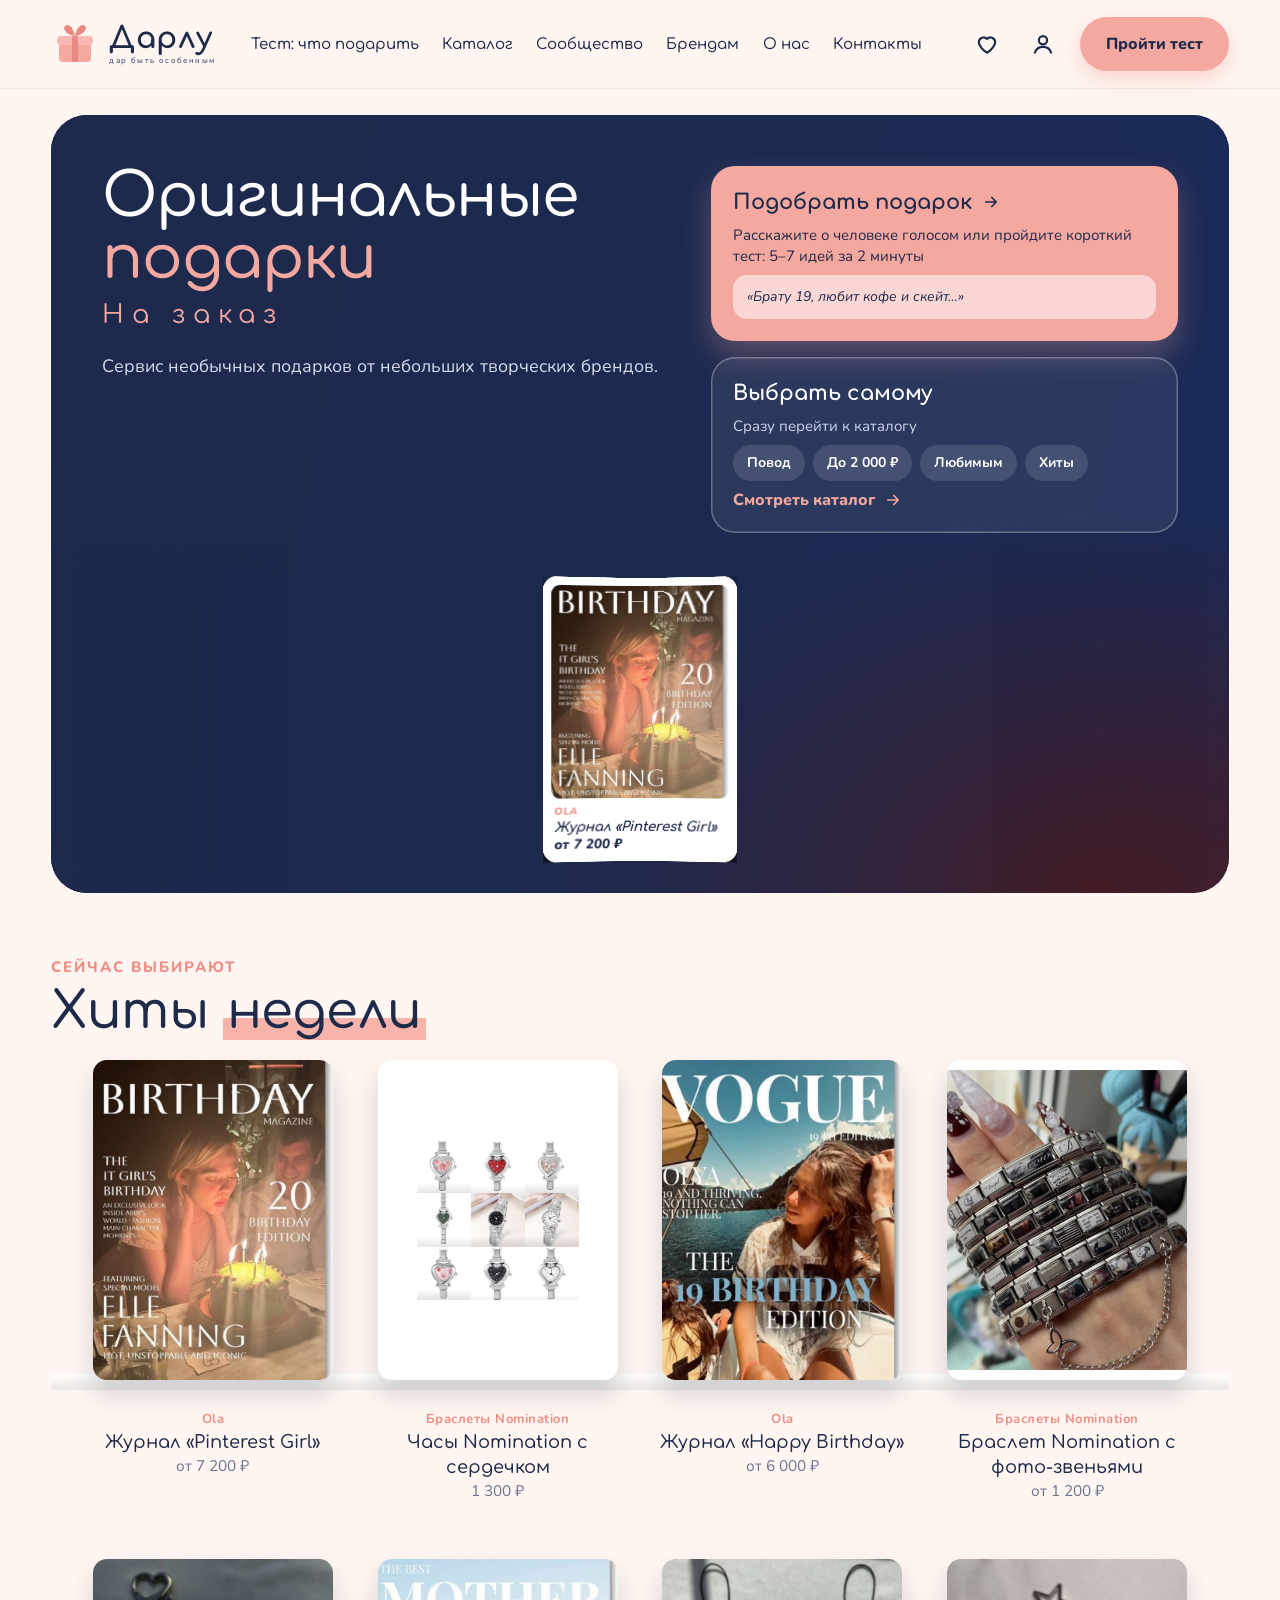
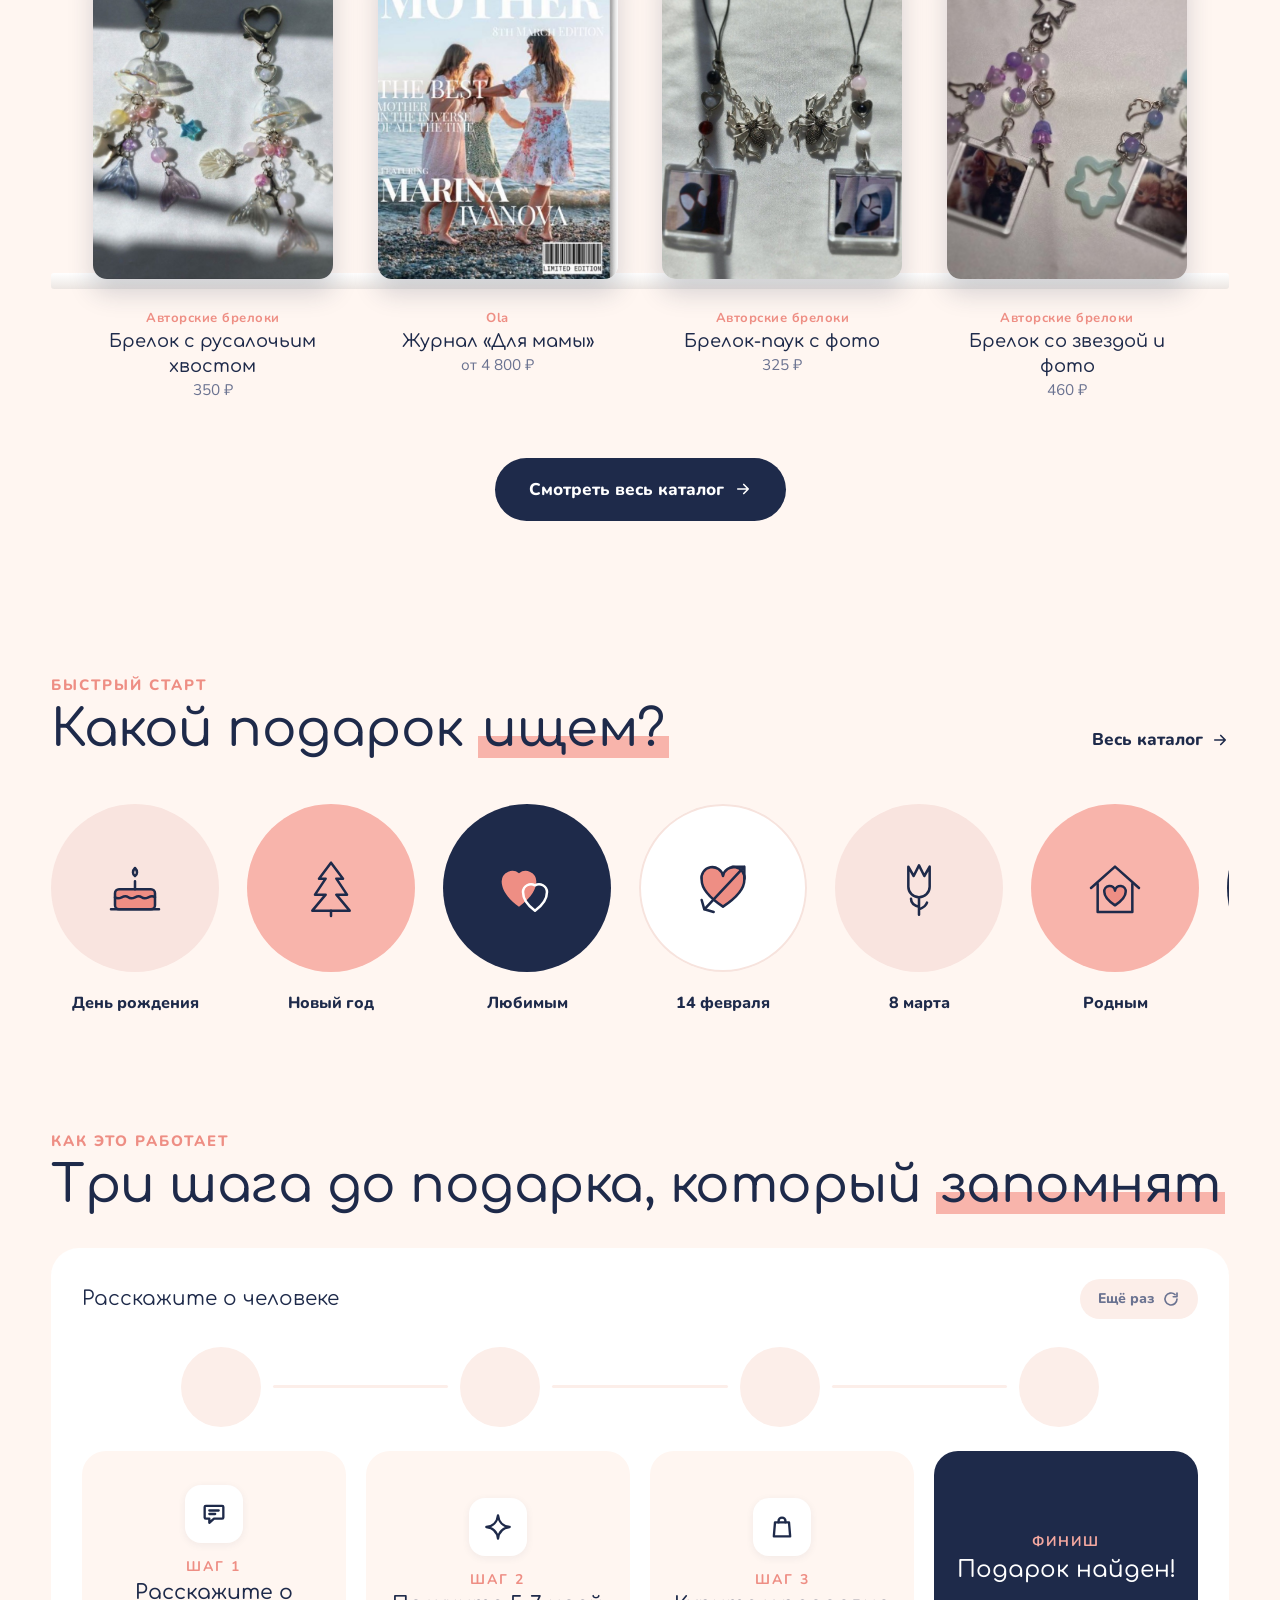
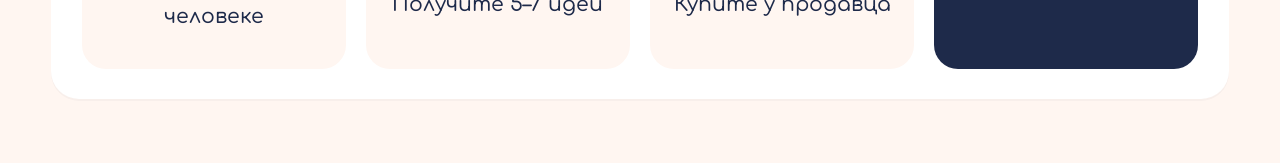
==== docs/index.html @ 37a57d24 "Телефон: компактная шапка, заголовок выше; убрана вторая строка описания на главной Co-Authored-By: " ====
<!doctype html>
<html lang="ru">
<head>
<meta charset="utf-8">
<meta name="viewport" content="width=device-width,initial-scale=1">
<title>Дарлу — подарок, который попадает в точку</title>
<meta name="description" content="Сервис необычных подарков от небольших творческих брендов.">
<link rel="preconnect" href="https://fonts.googleapis.com">
<link rel="preconnect" href="https://fonts.gstatic.com" crossorigin>
<link href="https://fonts.googleapis.com/css2?family=Comfortaa:wght@400;500;700&family=Nunito:wght@400;600;700;800&display=swap" rel="stylesheet">
<link rel="stylesheet" href="styles.css">
<script src="splash.js"></script>
</head>
<body>

<header class="hdr">
  <div class="wrap hdr-in">
    <a class="logo" href="#" aria-label="Дарлу">
      <svg viewBox="0 0 48 48" class="logo-mark" aria-hidden="true"><use href="#gift"/></svg>
      <span class="logo-txt"><b>Дарлу</b><small>дар быть особенным</small></span>
    </a>
    <nav class="nav" aria-label="Разделы">
      <a href="ai.html">Тест: что подарить</a>
      <a href="catalog.html">Каталог</a>
      <a href="community.html">Сообщество</a>
      <a href="brands.html">Брендам</a>
      <a href="about.html">О нас</a>
      <a href="contacts.html">Контакты</a>
    </nav>
    <div class="hdr-r">
      <a class="icon-btn" href="favorites.html" aria-label="Избранное" data-auth="fav"><svg viewBox="0 0 24 24"><path d="M12 20s-7.5-4.6-7.5-10.1A4.3 4.3 0 0 1 12 7.4a4.3 4.3 0 0 1 7.5 2.5C19.5 15.4 12 20 12 20z"/></svg><span class="badge" hidden>0</span></a>
      <a class="icon-btn" href="account.html" aria-label="Личный кабинет" data-auth="me"><svg viewBox="0 0 24 24"><circle cx="12" cy="8.5" r="3.8"/><path d="M4.5 20c1.2-3.6 4-5.3 7.5-5.3s6.3 1.7 7.5 5.3"/></svg></a>
      <a class="btn btn-coral" href="ai.html">Пройти тест</a>
    </div>
  </div>
</header>

<svg width="0" height="0" style="position:absolute" aria-hidden="true"><defs>
  <symbol id="gift" viewBox="0 0 48 48">
    <rect x="8" y="22" width="32" height="20" rx="4" fill="#F4A8A0"/>
    <rect x="6" y="16" width="36" height="9" rx="4" fill="#F7B9B2"/>
    <rect x="21" y="16" width="6" height="26" rx="2" fill="#E98A82"/>
    <path d="M24 16C16 15 11 9 14 6c3-3 8 0 10 10 2-10 7-13 10-10 3 3-2 9-10 10z" fill="#E98A82"/>
  </symbol>
  <symbol id="arrow" viewBox="0 0 24 24"><path d="M5 12h14M13 6l6 6-6 6" fill="none" stroke="currentColor" stroke-width="2.2" stroke-linecap="round" stroke-linejoin="round"/></symbol>
</defs></svg>

<main>
  <!-- ПЕРВЫЙ ЭКРАН -->
  <section class="hero">
    <div class="wrap">
      <div class="hero-card">
        <video class="hero-bg" id="heroBg" src="https://d8j0ntlcm91z4.cloudfront.net/user_38xzZboKViGWJOttwIXH07lWA1P/hf_20261014_144105_b4b14bc7-788f-4997-86aa-ce920dc8fe96.mp4" autoplay muted loop playsinline preload="auto" aria-hidden="true"></video>
        <span class="hero-tint" aria-hidden="true"></span>
        <div class="hero-l">
          <h1>Оригинальные <span class="pt">подарки</span></h1>
          <div class="tag tag-sub">На заказ</div>
          <p class="lead">Сервис необычных подарков от небольших творческих брендов.</p>
          <div class="paths">
            <a class="path path-ai" href="ai.html">
              <span class="p-t">Подобрать подарок <svg class="ic"><use href="#arrow"/></svg></span>
              <span class="p-d">Расскажите о человеке голосом или пройдите короткий тест: 5–7 идей за 2 минуты</span>
              <span class="p-ex">«Брату 19, любит кофе и скейт…»</span>
            </a>
            <div class="path path-self">
              <a class="p-stretch" href="catalog.html" aria-label="Выбрать самому: перейти в каталог"></a>
              <span class="p-t">Выбрать самому</span>
              <span class="p-d">Сразу перейти к каталогу</span>
              <span class="chips">
                <a href="#quick">Повод</a><a href="catalog.html?max=2000">До 2 000 ₽</a><a href="catalog.html?who=Любимым">Любимым</a><a href="#catalog">Хиты</a>
              </span>
              <a class="p-go" href="catalog.html">Смотреть каталог <svg class="ic"><use href="#arrow"/></svg></a>
            </div>
          </div>
        </div>
        <div class="hero-r tg" id="tg" aria-label="Подарки из каталога"></div>
      </div>
    </div>
  </section>

  <!-- ХИТЫ НЕДЕЛИ -->
  <section class="sec hits" id="catalog">
    <div class="wrap">
      <div class="eyebrow">Сейчас выбирают</div>
      <h2>Хиты <mark>недели</mark></h2>
      <div class="shelf" id="shelf"></div>
      <div class="hits-cta"><a class="btn btn-navy btn-lg" href="catalog.html">Смотреть весь каталог <svg class="ic"><use href="#arrow"/></svg></a></div>
    </div>
  </section>

  <!-- БЫСТРЫЙ СТАРТ -->
  <section class="sec quick" id="quick">
    <div class="wrap">
      <div class="sec-head">
        <div>
          <div class="eyebrow">Быстрый старт</div>
          <h2>Какой подарок <mark>ищем?</mark></h2>
        </div>
        <a class="lnk" href="catalog.html">Весь каталог <svg class="ic"><use href="#arrow"/></svg></a>
      </div>
      <div class="occ" id="occ"></div>
    </div>
  </section>

  <!-- КАК ЭТО РАБОТАЕТ -->
  <section class="sec how" id="how">
    <div class="wrap">
      <div class="eyebrow">Как это работает</div>
      <h2>Три шага до подарка, который <mark>запомнят</mark></h2>

      <div class="how-card">
        <div class="how-top">
          <div class="how-status"><span id="howStatus">Расскажите о человеке</span><span class="dots"><i></i><i></i><i></i></span></div>
          <button class="again" id="again" type="button">Ещё раз
            <svg viewBox="0 0 24 24" class="ic"><path d="M20 12a8 8 0 1 1-2.6-5.9M20 4v5h-5" fill="none" stroke="currentColor" stroke-width="2.2" stroke-linecap="round" stroke-linejoin="round"/></svg>
          </button>
        </div>

        <div class="track" id="track">
          <span class="node"></span><span class="line"></span>
          <span class="node"></span><span class="line"></span>
          <span class="node"></span><span class="line"></span>
          <span class="node"></span>
        </div>

        <div class="steps" id="steps">
          <article class="step">
            <span class="step-ic"><svg viewBox="0 0 24 24"><path d="M5 5h14a1 1 0 0 1 1 1v9a1 1 0 0 1-1 1h-7l-4 3.5V16H5a1 1 0 0 1-1-1V6a1 1 0 0 1 1-1z"/><path d="M8 9h8M8 12h5"/></svg></span>
            <small>ШАГ 1</small>
            <b>Расскажите о человеке</b>
          </article>
          <article class="step">
            <span class="step-ic"><svg viewBox="0 0 24 24" fill="currentColor" stroke="none"><path d="M12 2c.6 5.6 4.4 9.4 10 10-5.6.6-9.4 4.4-10 10-.6-5.6-4.4-9.4-10-10 5.6-.6 9.4-4.4 10-10z"/></svg></span>
            <small>ШАГ 2</small>
            <b>Получите 5–7 идей</b>
          </article>
          <article class="step">
            <span class="step-ic"><svg viewBox="0 0 24 24"><path d="M6 8h12l1 12H5L6 8z"/><path d="M9 8V7a3 3 0 0 1 6 0v1"/></svg></span>
            <small>ШАГ 3</small>
            <b>Купите у продавца</b>
          </article>
          <article class="step finish">
            <small>ФИНИШ</small>
            <b>Подарок найден!</b>
          </article>
        </div>
      </div>
    </div>
  </section>

</main>

<div class="pdp" id="pdp" role="dialog" aria-modal="true" hidden>
  <div class="pdp-in">
    <div class="pdp-left"><div class="pdp-art"><div class="spin"></div></div><div class="pdp-floor"></div><p class="pdp-hint">Хит недели</p></div>
    <div class="pdp-right">
      <button class="back" id="pdpBack" type="button">← К хитам</button>
      <div class="pdp-brand" id="pdpBrand"></div>
      <h3 id="pdpName"></h3>
      <div class="pdp-price" id="pdpPrice"></div>
      <p class="pdp-desc" id="pdpDesc"></p>
      <ul class="pdp-list" id="pdpList"></ul>
      <div class="pdp-btns"><a class="btn btn-navy btn-lg" href="#">Купить у продавца <svg class="ic"><use href="#arrow"/></svg></a><button class="btn btn-soft btn-lg" type="button" id="pdpFav">В избранное ♡</button></div>
    </div>
  </div>
</div>
<script src="products.js"></script>
<script src="auth.js"></script>
<script src="nav.js"></script>
<script src="voice.js"></script>
<script src="tilted.js"></script>
<script src="script.js"></script>
</body>
</html>
---- docs/styles.css ----
:root{
  --navy:#1E2A4A;
  --navy-2:#2B3960;
  --coral:#F4A8A0;
  --coral-d:#EE8E84;
  --coral-l:#F8B4AB;
  --blush:#FCEEE9;
  --paper:#FFF6F1;
  --white:#fff;
  --ink:#1E2A4A;
  --muted:#6B7391;
  --head:'Comfortaa',system-ui,sans-serif;
  --body:'Nunito',system-ui,sans-serif;
  --r:28px;
}
*{box-sizing:border-box}
html{scroll-behavior:smooth}
body{margin:0;background:var(--paper);color:var(--ink);font-family:var(--body);font-size:16px;line-height:1.4;-webkit-font-smoothing:antialiased}
a{color:inherit;text-decoration:none}
button{font:inherit;color:inherit;cursor:pointer}
.wrap{max-width:1560px;margin:0 auto;padding:0 clamp(16px,4vw,52px)}
.ic{width:18px;height:18px;flex:none}

/* top bar */
.topbar{background:var(--navy);color:#dfe3f1;text-align:center;font-size:14px;padding:12px 16px}
.topbar b{color:var(--coral);font-weight:700}

/* header */
.hdr{background:var(--paper);border-bottom:1px solid rgba(30,42,74,.08);position:sticky;top:0;z-index:20}
.hdr-in{display:flex;align-items:center;gap:36px;height:88px}
.logo{display:flex;align-items:center;gap:10px}
.logo-mark{width:48px;height:48px}
.logo-txt{display:flex;flex-direction:column;line-height:1}
.logo-txt b{font-family:var(--head);font-weight:700;font-size:30px;letter-spacing:.5px}
.logo-txt small{font-size:8px;letter-spacing:1.4px;margin-top:3px;color:var(--navy-2)}
.nav{display:flex;align-items:center;gap:clamp(14px,1.8vw,30px);flex:1;min-width:0}
.nav a{font-family:var(--head);font-weight:500;font-size:17px;padding:6px 0;position:relative;white-space:nowrap}
.nav a:hover{color:var(--coral-d)}
.hdr-r{display:flex;align-items:center;gap:18px}
.icon-btn{background:none;border:0;padding:6px;display:grid;place-items:center}
.icon-btn svg{width:26px;height:26px;fill:none;stroke:var(--navy);stroke-width:2;stroke-linecap:round;stroke-linejoin:round}
.icon-btn:hover svg{stroke:var(--coral-d)}

/* buttons */
.btn{display:inline-flex;align-items:center;justify-content:center;gap:10px;border:0;border-radius:999px;padding:16px 26px;font-weight:800;font-size:16px;transition:transform .15s,box-shadow .15s,background .15s}
.btn:hover{transform:translateY(-2px)}
.btn-coral{background:var(--coral);color:var(--navy);box-shadow:0 8px 20px rgba(244,168,160,.45)}
.btn-coral:hover{background:var(--coral-d)}
.btn-navy{background:var(--navy);color:#fff}
.btn-navy:hover{background:var(--navy-2)}
.btn-block{display:flex;width:100%;padding:22px}

/* sections / headings */
.sec{padding:clamp(40px,5vw,72px) 0}
.eyebrow{font-weight:800;font-size:15px;letter-spacing:2px;text-transform:uppercase;color:var(--coral-d);margin-bottom:6px}
h2{font-family:var(--head);font-weight:500;font-size:clamp(30px,4vw,54px);line-height:1.1;margin:0;letter-spacing:-.5px}
h2 mark{background:linear-gradient(transparent 62%,var(--coral-l) 62%);color:inherit;padding:0 4px}
h3{font-family:var(--head);font-weight:500;margin:0}
.sec-head{display:flex;justify-content:space-between;align-items:flex-end;gap:20px;margin-bottom:40px}
.lnk{display:inline-flex;align-items:center;gap:8px;font-weight:800;font-size:17px;padding-bottom:6px}
.lnk:hover{color:var(--coral-d)}

/* hero */
.hero{padding:clamp(16px,2vw,28px) 0 0}
.hero-card{background:var(--navy);color:#fff;border-radius:36px;display:grid;grid-template-columns:1.1fr .9fr;gap:24px;padding:clamp(24px,4vw,56px);position:relative;overflow:hidden}
.hero-card{isolation:isolate}
.hero-bg{position:absolute;inset:0;width:100%;height:100%;object-fit:cover;z-index:0;filter:grayscale(1) contrast(1.1) brightness(1.05)}
.hero-tint{position:absolute;inset:0;z-index:0;pointer-events:none;mix-blend-mode:color;background:radial-gradient(70% 70% at 88% 100%,#F4A8A0 0%,rgba(244,168,160,0) 70%),#34457A}
.hero-card::after{content:"";position:absolute;inset:0;z-index:0;background:linear-gradient(100deg,rgba(30,42,74,.9) 0%,rgba(30,42,74,.72) 45%,rgba(30,42,74,.35) 100%);pointer-events:none}
.hero-l,.hero-r{position:relative;z-index:1}
.tag{font-family:var(--head);letter-spacing:.35em;color:var(--coral);font-size:15px;margin-bottom:18px}
.hero h1{font-family:var(--head);font-weight:500;font-size:clamp(38px,6vw,84px);line-height:1.04;margin:0 0 18px;letter-spacing:-1px}
.hero h1 .pt{color:var(--coral)}
.hero h1 em{font-style:normal;display:inline-block;border:3px solid var(--coral-d);border-radius:50%;padding:0 .3em;margin-left:.05em}
.hero .lead{font-size:clamp(16px,1.4vw,20px);line-height:1.5;color:#d6dbec;max-width:52ch;margin:0 0 26px}
.paths{display:grid;grid-template-columns:1fr 1fr;gap:16px}
.path{border-radius:24px;padding:22px;display:flex;flex-direction:column;gap:8px;text-align:left}
.p-t{font-family:var(--head);font-weight:700;font-size:21px;display:flex;align-items:center;gap:10px}
.p-d{font-size:15px;line-height:1.4}
.path-ai{background:var(--coral);color:var(--navy);box-shadow:0 14px 30px rgba(244,168,160,.3);transition:transform .2s}
.path-ai:hover{transform:translateY(-4px)}
.p-ex{margin-top:auto;background:rgba(255,255,255,.55);border-radius:14px;padding:12px 14px;font-size:14px;font-style:italic}
.path-self{background:rgba(255,255,255,.07);box-shadow:inset 0 0 0 1.5px rgba(255,255,255,.28)}
.path-self .p-d{color:#cfd5ea}
.chips{display:flex;flex-wrap:wrap;gap:8px}
.chips a{background:rgba(255,255,255,.12);border-radius:999px;padding:8px 14px;font-size:14px;font-weight:700;transition:background .2s}
.chips a:hover{background:var(--coral);color:var(--navy)}
.p-go{margin-top:auto;display:inline-flex;align-items:center;gap:8px;font-weight:800;color:var(--coral)}
.p-go:hover{color:#fff}
.hero-r{position:relative;min-height:440px}
.fc{display:block;color:inherit;cursor:pointer;position:absolute;margin:0;transition:box-shadow .2s;background:#fff;border-radius:18px;padding:8px 8px 0;box-shadow:0 18px 36px rgba(0,0,0,.28);animation:bob 6s ease-in-out infinite}
.fc img{display:block;width:100%;aspect-ratio:3/4;object-fit:cover;border-radius:12px}
.fc .cap{display:block;color:var(--navy);font-weight:800;font-size:13px;padding:9px 4px 10px;white-space:nowrap}
.f1{width:42%;left:4%;top:2%;transform:rotate(-6deg)}
.f2{width:38%;right:2%;top:0;transform:rotate(5deg);animation-delay:-1.5s}
.f3{width:36%;left:12%;bottom:0;transform:rotate(4deg);animation-delay:-3s}
.f4{width:38%;right:6%;bottom:4%;transform:rotate(-4deg);animation-delay:-4.5s}
@keyframes bob{50%{translate:0 -10px}}
.sp{position:absolute;color:var(--coral);animation:tw 3s ease-in-out infinite}
.s1{left:46%;top:44%;font-size:26px}.s2{right:0;top:46%;font-size:16px;animation-delay:1s}.s3{left:2%;top:50%;font-size:14px;animation-delay:2s}
@keyframes tw{50%{opacity:.25;transform:scale(.7)}}

/* quick start */
.occ{display:flex;gap:28px;overflow-x:auto;padding:6px 4px 14px;scroll-snap-type:x proximity;scrollbar-width:none}
.occ::-webkit-scrollbar{display:none}
.occ-item{flex:none;width:168px;display:flex;flex-direction:column;align-items:center;gap:20px;background:none;border:0;padding:0;scroll-snap-align:start}
.occ-circle{width:168px;height:168px;border-radius:50%;display:grid;place-items:center;transition:transform .25s,box-shadow .25s}
.occ-item:hover .occ-circle{transform:translateY(-6px) rotate(-3deg);box-shadow:0 14px 28px rgba(30,42,74,.16)}
.occ-circle svg{width:64px;height:64px;fill:none;stroke:var(--navy);stroke-width:1.9;stroke-linecap:round;stroke-linejoin:round}
.occ-circle .f{fill:var(--coral-d);}
.occ-circle.t-blush{background:#F9E4DF}
.occ-circle.t-coral{background:var(--coral-l)}
.occ-circle.t-navy{background:var(--navy)}
.occ-circle.t-navy svg{stroke:#fff}
.occ-circle.t-white{background:#fff;box-shadow:inset 0 0 0 2px #F7E3DD}
.occ-item span.lbl{font-weight:800;font-size:16px}
.occ-item:focus-visible{outline:3px solid var(--navy);outline-offset:6px;border-radius:24px}

/* how it works */
.how{padding-top:clamp(20px,3vw,40px)}
.how h2{margin-bottom:34px}
.how-card{background:#fff;border-radius:var(--r);padding:clamp(18px,2.4vw,40px);box-shadow:0 2px 0 rgba(30,42,74,.03)}
.how-top{display:flex;justify-content:space-between;align-items:center;margin-bottom:28px}
.how-status{display:flex;align-items:center;gap:14px;font-family:var(--head);font-size:20px}
.dots{display:inline-flex;gap:4px}
.dots i{width:28px;height:28px;border-radius:50%;background:var(--coral-d);display:block;margin-left:-8px;opacity:0;transform:scale(.4);transition:.35s}
.dots i:first-child{margin-left:0}
.how-card.done .dots i{opacity:1;transform:none}
.dots i:nth-child(2){transition-delay:.1s}.dots i:nth-child(3){transition-delay:.2s}
.again{display:inline-flex;align-items:center;gap:8px;background:var(--blush);border:0;border-radius:999px;padding:10px 18px;font-weight:800;font-size:14px;color:var(--muted)}
.again:hover{background:#F8DDD6}

.track{display:grid;grid-template-columns:repeat(4,1fr);align-items:center;margin-bottom:24px}
.track{display:flex;align-items:center;padding:0 calc(12.5% - 40px)}
.node{width:80px;height:80px;border-radius:50%;flex:none;background:var(--blush);display:grid;place-items:center;position:relative;transition:background .4s,transform .4s}
.node::after{content:"";width:30px;height:30px;background:var(--navy);opacity:0;transition:opacity .3s .15s;-webkit-mask:var(--ico) center/contain no-repeat;mask:var(--ico) center/contain no-repeat}
.node{--ico:url("data:image/svg+xml;utf8,<svg xmlns='http://www.w3.org/2000/svg' viewBox='0 0 24 24' fill='none' stroke='black' stroke-width='3.2' stroke-linecap='round' stroke-linejoin='round'><path d='M5 12.5l4.5 4.5L19 7.5'/></svg>")}
.node:last-child{--ico:url("data:image/svg+xml;utf8,<svg xmlns='http://www.w3.org/2000/svg' viewBox='0 0 24 24' fill='none' stroke='black' stroke-width='2.4' stroke-linecap='round' stroke-linejoin='round'><rect x='3' y='9' width='18' height='12' rx='2'/><path d='M3 13h18M12 9v12M12 9C9 9 7 7.5 8 5.8c1-1.6 3.4-.4 4 3.2 .6-3.600 3-4.800 4-3.200 1 1.700-1 3.200-4 3.200z'/></svg>")}
.node.on{background:var(--coral-d);transform:scale(1.06)}
.node.on::after{opacity:1}
.line{flex:1;height:3px;background:var(--blush);position:relative;margin:0 12px;border-radius:2px;overflow:hidden}
.line::after{content:"";position:absolute;inset:0;background:var(--coral-d);transform:scaleX(0);transform-origin:left;transition:transform .5s}
.line.on::after{transform:none}

.steps{display:grid;grid-template-columns:repeat(4,1fr);gap:20px}
.step{background:var(--paper);border-radius:24px;padding:26px 20px 30px;min-height:218px;display:flex;flex-direction:column;align-items:center;justify-content:center;text-align:center;gap:4px;transition:transform .3s,box-shadow .3s}
.step:hover{transform:translateY(-4px);box-shadow:0 10px 24px rgba(30,42,74,.08)}
.step-ic{width:58px;height:58px;border-radius:16px;background:#fff;display:grid;place-items:center;margin-bottom:10px;box-shadow:0 2px 8px rgba(30,42,74,.06)}
.step-ic svg{width:28px;height:28px;fill:none;stroke:var(--navy);stroke-width:2;stroke-linecap:round;stroke-linejoin:round}
.step small{font-weight:700;letter-spacing:2px;font-size:14px;color:var(--coral-d)}
.step b{font-family:var(--head);font-weight:500;font-size:clamp(18px,1.6vw,24px);line-height:1.2}
.step.finish{background:var(--navy);color:#fff}
.step.finish small{color:var(--coral)}
.step.finish b{font-size:clamp(20px,1.8vw,28px)}
.step.lit{box-shadow:0 0 0 3px var(--coral-d)}
.step.finish.lit{box-shadow:0 0 0 3px var(--coral)}

/* hits: полки */
.hits{padding-bottom:clamp(60px,7vw,110px)}
.hits h2{margin-bottom:20px}
.shelf .row{margin-bottom:56px}
.items{display:grid;grid-template-columns:repeat(4,1fr);gap:clamp(8px,3vw,40px);padding:0 clamp(8px,3vw,40px);align-items:end}
.prod{background:none;border:0;padding:0;cursor:pointer;aspect-ratio:3/4;width:100%;max-width:240px;margin:0 auto;display:block;transition:transform .3s}
.prod:hover{transform:translateY(-8px)}
.prod:focus-visible{outline:3px solid var(--navy);outline-offset:4px;border-radius:16px}
.prod.gone{visibility:hidden}
.prod img,.pdp-art img{width:100%;height:100%;display:block;object-fit:cover;border-radius:14px;box-shadow:0 14px 26px rgba(30,42,74,.18)}
.board{height:16px;margin-top:-6px;background:linear-gradient(#fff,#ece6e2);border-radius:3px;box-shadow:0 22px 34px -14px rgba(30,42,74,.18)}
.caps{display:grid;grid-template-columns:repeat(4,1fr);gap:clamp(8px,3vw,40px);padding:0 clamp(8px,3vw,40px);margin-top:20px;text-align:center}
.caps b{display:block;font-family:var(--head);font-weight:500;font-size:clamp(14px,1.4vw,20px)}
.caps span{color:var(--muted);font-size:clamp(13px,1.2vw,18px)}
.caps i{display:block;font-style:normal;font-size:13px;font-weight:700;letter-spacing:.5px;color:var(--coral-d);margin-bottom:2px}
.hits-cta{text-align:center}
.btn-lg{padding:20px 34px;font-size:17px}

/* карточка товара */
.pdp{position:fixed;inset:0;z-index:50;background:var(--paper);overflow-y:auto;animation:fade .3s}
.pdp[hidden]{display:none}
@keyframes fade{from{opacity:0}}
.pdp-in{max-width:1180px;margin:0 auto;min-height:100%;display:grid;grid-template-columns:1.05fr 1fr;gap:clamp(20px,5vw,72px);align-items:center;padding:40px clamp(16px,4vw,52px)}
.pdp-left{display:flex;flex-direction:column;align-items:center}
.pdp-art{width:min(340px,64vw);aspect-ratio:3/4;perspective:900px}
.spin{width:100%;height:100%}
.pdp-floor{width:86%;height:18px;border-radius:3px;background:linear-gradient(#fff,#ece6e2);box-shadow:0 18px 40px -12px rgba(30,42,74,.2);margin-top:-2px}
.pdp-hint{color:var(--muted);font-size:13px;margin-top:18px}
.pdp-right{animation:slidein .5s .08s both cubic-bezier(.2,.8,.2,1)}
@keyframes slidein{from{opacity:0;transform:translateX(24px)}}
.back{background:none;border:0;font-weight:800;font-size:16px;padding:6px 0;margin-bottom:22px}
.back:hover{color:var(--coral-d)}
.pdp-brand{color:var(--muted);font-weight:700}
.pdp-right h3{font-size:clamp(28px,3.6vw,44px);line-height:1.1;margin:6px 0 14px}
.pdp-price{font-family:var(--head);font-size:28px;margin-bottom:16px}
.pdp-desc{font-size:17px;line-height:1.5;max-width:52ch}
.pdp-list{padding-left:20px;line-height:1.7}
.pdp-btns{display:flex;gap:12px;flex-wrap:wrap;margin-top:24px}
.btn-soft{background:var(--blush);color:var(--navy)}
.btn-soft:hover{background:#F8DDD6}
body.lock{overflow:hidden}

/* responsive */
@media(max-width:1280px){.nav a{font-size:15px}}
@media(max-width:1100px){
  .hero-card{grid-template-columns:1fr}
  .hero-r{min-height:420px;max-width:520px;margin:0 auto;width:100%}
  .nav{display:none}
  .hdr-in{justify-content:space-between}
  .pdp-in{grid-template-columns:1fr;align-items:start}
}
@media(max-width:760px){
  .paths{grid-template-columns:1fr}
  .hero-card{border-radius:24px}
  .hero-r{min-height:340px}
  .hdr-in{height:72px}
  .hdr-r .btn{display:none}
  .topbar{font-size:12px}
  .sec-head{flex-direction:column;align-items:flex-start}
  .occ-item{width:120px}.occ-circle{width:120px;height:120px}.occ-circle svg{width:46px;height:46px}
  .steps{grid-template-columns:1fr 1fr}
  .node{width:48px;height:48px}.node::after{width:20px;height:20px}
  .track{padding:0 6px}
  .step{min-height:150px}
  .how-status{font-size:16px}
  .dots i{width:20px;height:20px}
  .items,.caps{gap:6px;padding:0}
}
@media(prefers-reduced-motion:reduce){*{animation:none!important;transition:none!important}}

/* ИИ-подбор */
.nav a.on{background:var(--navy);color:#fff;padding:8px 16px;border-radius:999px}
.ai-wrap{max-width:1100px;margin:0 auto;padding:36px clamp(16px,4vw,52px) 80px}
.ai-head{display:flex;align-items:center;gap:16px}
.ai-ava{width:64px;height:64px;border-radius:50%;background:var(--navy);display:grid;place-items:center;flex:none}
.ai-ava svg{width:30px;height:30px;fill:none;stroke:var(--coral);stroke-width:2;stroke-linecap:round;stroke-linejoin:round}
.ai-ttl{flex:1}
.ai-ttl h1{font-family:var(--head);font-weight:500;font-size:clamp(26px,3.4vw,40px);margin:0}
.ai-ttl small{color:var(--muted);font-size:17px}
.ai-bar{height:8px;background:#F6E4DE;border-radius:8px;margin:20px 0;overflow:hidden}
.ai-bar i{display:block;height:100%;width:0;background:var(--coral-d);border-radius:8px;transition:width .5s}
.chat{background:#fff;border-radius:32px;padding:clamp(14px,2.4vw,28px);min-height:260px;display:flex;flex-direction:column;gap:16px}
.msg{max-width:78%;padding:16px 22px;border-radius:24px;font-size:clamp(16px,1.5vw,19px);line-height:1.4;animation:pop .3s both}
@keyframes pop{from{opacity:0;transform:translateY(8px)}}
.msg.bot{background:#FFF5F1;align-self:flex-start;border-bottom-left-radius:8px}
.msg.me{background:var(--navy);color:#fff;align-self:flex-end;border-bottom-right-radius:8px}
.msg small{display:block;color:var(--muted);margin-top:6px;font-size:14px}
.msg.typing{display:flex;gap:5px;padding:20px 22px}
.msg.typing i{width:8px;height:8px;border-radius:50%;background:var(--coral-d);animation:dot 1s infinite}
.msg.typing i:nth-child(2){animation-delay:.15s}.msg.typing i:nth-child(3){animation-delay:.3s}
@keyframes dot{50%{transform:translateY(-5px);opacity:.4}}
.answers{margin-top:18px}
.opts{display:flex;flex-wrap:wrap;gap:12px}
.opt{background:#fff;border:2px solid #F3E6E1;border-radius:999px;padding:16px 28px;font-weight:800;font-size:18px;color:var(--navy);transition:.15s}
.opt:hover{border-color:var(--coral-d);transform:translateY(-2px)}
.opt.on{background:var(--navy);color:#fff;border-color:var(--navy)}
.opt.soft{background:var(--blush);border-color:transparent}
.ogroup{margin-bottom:16px}
.ogroup h4{font-family:var(--head);font-weight:500;color:var(--muted);margin:0 0 8px;font-size:16px}
.own{display:flex;gap:12px;margin-top:16px;align-items:center}
.own input,.own textarea{flex:1;border:2px solid #F3E6E1;background:#fff;border-radius:999px;padding:18px 26px;font:inherit;font-size:18px;color:var(--navy);min-width:0}
.own textarea{border-radius:24px;resize:vertical}
.own input:focus,.own textarea:focus{outline:none;border-color:var(--coral-d)}
.mic{width:56px;height:56px;border-radius:50%;border:0;background:var(--blush);display:grid;place-items:center;flex:none}
.mic svg{width:24px;height:24px;fill:none;stroke:var(--navy);stroke-width:2.2;stroke-linecap:round}
.mic:hover{background:#F8DDD6}
.ans-actions{display:flex;align-items:center;gap:14px;margin-top:16px;flex-wrap:wrap}
.ans-actions small{color:var(--muted)}
.btn:disabled{opacity:.45;pointer-events:none}
.privacy{color:var(--muted);font-size:14px;margin:12px 4px 0}
.modes{display:grid;grid-template-columns:repeat(4,1fr);gap:16px}
.mode{background:#fff;border:2px solid #F3E6E1;border-radius:32px;padding:26px 22px;text-align:left;display:flex;flex-direction:column;gap:8px;min-height:200px;transition:.2s}
.mode:hover{border-color:var(--coral-d);transform:translateY(-4px)}
.mode.alt{background:#FFF5F1}
.mi{width:58px;height:58px;border-radius:50%;background:var(--blush);display:grid;place-items:center;margin-bottom:8px}
.mi svg{width:26px;height:26px;fill:none;stroke:var(--navy);stroke-width:2.2;stroke-linecap:round;stroke-linejoin:round}
.mode b{font-family:var(--head);font-weight:500;font-size:clamp(18px,1.7vw,24px);line-height:1.2}
.mode small{color:var(--muted);font-size:15px;line-height:1.4}
.results{margin-top:28px}
.res-grid{display:grid;grid-template-columns:repeat(auto-fill,minmax(210px,1fr));gap:18px}
.res{background:#fff;border-radius:24px;overflow:hidden;display:flex;flex-direction:column;transition:.25s}
.res:hover{transform:translateY(-6px);box-shadow:0 16px 30px rgba(30,42,74,.14)}
.res img{width:100%;aspect-ratio:3/4;object-fit:cover}
.res-b{padding:14px 16px 18px;display:flex;flex-direction:column;gap:4px}
.res-b small{color:var(--coral-d);font-weight:800}
.res-b b{font-family:var(--head);font-weight:500;font-size:18px;line-height:1.2}
.res-p{font-weight:800}
.res-b em{font-style:normal;color:var(--muted);font-size:13px;margin-top:4px}
.res-cta{display:flex;gap:14px;flex-wrap:wrap;justify-content:center;margin-top:28px}
@media(max-width:900px){.modes{grid-template-columns:1fr 1fr}.msg{max-width:92%}}
@media(max-width:560px){.modes{grid-template-columns:1fr}.own{flex-wrap:wrap}.opt{padding:13px 20px;font-size:16px}}

/* каталог */
.catalog{padding:36px 0 90px}
.cat-head{display:flex;justify-content:space-between;align-items:flex-end;gap:24px;flex-wrap:wrap;margin-bottom:26px}
.cat-sub{color:var(--muted);font-size:17px;margin:10px 0 0}
.cat-sub a{color:var(--coral-d);font-weight:800}
.search{display:flex;align-items:center;gap:10px;background:#fff;border:2px solid #F3E6E1;border-radius:999px;padding:0 20px;min-width:min(380px,100%);flex:0 1 380px}
.search:focus-within{border-color:var(--coral-d)}
.search svg{width:20px;height:20px;fill:none;stroke:var(--muted);stroke-width:2.2;stroke-linecap:round;flex:none}
.search input{border:0;background:none;font:inherit;font-size:16px;padding:15px 0;width:100%;color:var(--navy);outline:none}
.filters{background:#fff;border-radius:28px;padding:18px 22px;display:flex;flex-direction:column;gap:12px}
.frow{display:flex;align-items:center;gap:14px}
.frow>span{flex:none;width:96px;font-weight:800;color:var(--muted);font-size:14px}
.chips2{display:flex;gap:8px;overflow-x:auto;scrollbar-width:none;padding:2px}
.chips2::-webkit-scrollbar{display:none}
.chips2 button{flex:none;background:var(--paper);border:0;border-radius:999px;padding:9px 16px;font-weight:700;font-size:14px;color:var(--navy);transition:background .15s}
.chips2 button:hover{background:var(--blush)}
.chips2 button.on{background:var(--navy);color:#fff}
.cat-bar{display:flex;justify-content:space-between;align-items:center;gap:12px;margin:22px 4px 16px;flex-wrap:wrap}
.cat-bar #count{font-weight:800;color:var(--muted)}
.cat-bar-r{display:flex;align-items:center;gap:14px}
.reset{background:none;border:0;color:var(--coral-d);font-weight:800;padding:6px}
.sort{display:flex;align-items:center;gap:8px;font-size:14px;color:var(--muted);font-weight:700}
.sort select{font:inherit;color:var(--navy);background:#fff;border:2px solid #F3E6E1;border-radius:999px;padding:9px 14px}
.cat-grid{display:grid;grid-template-columns:repeat(auto-fill,minmax(230px,1fr));gap:20px}
.prod2{border:0;padding:0;text-align:left;cursor:pointer;position:relative;font:inherit;color:inherit}
.prod2.gone img{visibility:hidden}
.prod2:focus-visible{outline:3px solid var(--navy);outline-offset:3px}
.hit-tag{position:absolute;top:12px;left:12px;background:var(--navy);color:#fff;font-weight:800;font-size:12px;padding:6px 12px;border-radius:999px;z-index:1}
.empty{text-align:center;padding:60px 16px;color:var(--muted)}
.empty b{display:block;font-family:var(--head);font-weight:500;font-size:26px;color:var(--navy);margin-bottom:8px}
.empty a{color:var(--coral-d);font-weight:800}
@media(max-width:760px){.frow{flex-direction:column;align-items:flex-start;gap:6px}.frow>span{width:auto}.chips2{width:100%}.cat-grid{grid-template-columns:1fr 1fr;gap:12px}.res-b b{font-size:15px}}

/* для брендов */
.brands{padding:30px 0 90px}
.b-hero{background:var(--coral-l);border-radius:44px;padding:clamp(24px,4vw,60px);display:grid;grid-template-columns:1.2fr 1fr;gap:20px;align-items:center;margin-bottom:26px}
.eyebrow.dark{color:var(--navy)}
.b-hero h1{font-family:var(--head);font-weight:500;font-size:clamp(34px,5vw,72px);line-height:1.06;margin:6px 0 18px;letter-spacing:-1px}
.b-hero p{font-size:clamp(16px,1.4vw,19px);line-height:1.55;max-width:56ch;margin:0 0 24px}
.b-art{width:100%;height:auto;max-height:320px}
.b-feats{display:grid;grid-template-columns:repeat(4,1fr);gap:18px;margin-bottom:60px}
.b-feats article{background:#fff;border-radius:28px;padding:26px 24px 30px}
.b-feats h3{font-size:clamp(19px,1.7vw,24px);line-height:1.2;margin:14px 0 8px}
.b-feats p{color:var(--muted);line-height:1.5;margin:0}
.b-feats .mi{margin-bottom:0}
.b-how{display:grid;grid-template-columns:1fr 1fr;gap:clamp(20px,4vw,60px);align-items:start;scroll-margin-top:100px}
.b-how h2{margin-bottom:24px}
.b-steps{list-style:none;margin:0;padding:0;display:flex;flex-direction:column;gap:14px}
.b-steps li{background:#fff;border-radius:28px;padding:18px 22px;display:flex;gap:18px;align-items:center}
.b-steps i{flex:none;width:56px;height:56px;border-radius:50%;background:var(--blush);display:grid;place-items:center;font-style:normal;font-family:var(--head);font-size:22px}
.b-steps b{display:block;font-family:var(--head);font-weight:500;font-size:21px}
.b-steps span{color:var(--muted)}
.b-form{background:#fff;border-radius:36px;padding:clamp(22px,3vw,36px);display:flex;flex-direction:column;gap:16px}
.b-form h3{font-size:32px;margin-bottom:2px}
.b-form label{display:flex;flex-direction:column;gap:8px;font-weight:800;font-size:15px}
.b-form input,.b-form select{border:2px solid #F3E6E1;background:var(--paper);border-radius:24px;padding:18px 22px;font:inherit;font-weight:500;font-size:17px;color:var(--navy);width:100%}
.b-form input:focus,.b-form select:focus{outline:none;border-color:var(--coral-d)}
.hp{position:absolute!important;left:-9999px;opacity:0;height:0;padding:0!important;border:0!important}
.b-form .btn{padding:20px;font-size:18px;margin-top:4px}
.b-note{color:var(--muted);font-size:14px;margin:0}
.b-note.ok{color:#2e7d4f;font-weight:700}.b-note.err{color:#b3392f;font-weight:700}
@media(max-width:1000px){.b-hero{grid-template-columns:1fr}.b-art{max-height:240px}.b-feats{grid-template-columns:1fr 1fr}.b-how{grid-template-columns:1fr}}
@media(max-width:560px){.b-feats{grid-template-columns:1fr}.b-hero{border-radius:28px}}

/* первый экран: кликабельные блоки */
.path-self{position:relative}
.p-stretch{position:absolute;inset:0;border-radius:24px;z-index:1}
.path-self:hover{background:rgba(255,255,255,.13);box-shadow:inset 0 0 0 1.5px var(--coral)}
.path-self .chips,.path-self .p-go{position:relative;z-index:2}
.p-stretch:focus-visible{outline:3px solid var(--coral);outline-offset:3px}
.fc:hover{box-shadow:0 24px 44px rgba(0,0,0,.4),0 0 0 3px var(--coral);z-index:3}
.fc:focus-visible{outline:3px solid var(--coral);outline-offset:4px}

/* избранное и кабинет */
.icon-btn{position:relative}
.icon-btn.in::after{content:"";position:absolute;right:2px;top:2px;width:9px;height:9px;border-radius:50%;background:var(--coral-d);border:2px solid var(--paper)}
.badge{position:absolute;top:-4px;right:-6px;min-width:19px;height:19px;border-radius:10px;background:var(--coral-d);color:var(--navy);font-size:11px;font-weight:800;display:grid;place-items:center;padding:0 5px}
.badge[hidden]{display:none}
.cardw{position:relative;display:flex}
.cardw .prod2,.cardw .res{width:100%}
.heart{position:absolute;top:12px;right:12px;width:42px;height:42px;border-radius:50%;border:0;background:rgba(255,255,255,.92);display:grid;place-items:center;z-index:2;box-shadow:0 4px 12px rgba(30,42,74,.18);transition:transform .15s}
.heart:hover{transform:scale(1.1)}
.heart svg{width:22px;height:22px;fill:none;stroke:var(--navy);stroke-width:2.2;stroke-linejoin:round}
.heart.on svg{fill:var(--coral-d);stroke:var(--coral-d)}
.acc{padding:36px 0 90px}
.acc-wrap{max-width:1100px;margin:0 auto;padding:0 clamp(16px,4vw,52px)}
.acc-card{max-width:520px;margin:0 auto;background:#fff;border-radius:36px;padding:clamp(24px,4vw,40px)}
.acc-card h1,.acc-top h1{font-family:var(--head);font-weight:500;font-size:clamp(28px,3.6vw,42px);margin:0 0 8px}
.acc-sub{color:var(--muted);margin:0 0 18px}
.acc-tabs{display:grid;grid-template-columns:1fr 1fr;background:var(--paper);border-radius:999px;padding:5px;margin-bottom:18px}
.acc-tabs button{border:0;background:none;border-radius:999px;padding:12px;font-weight:800;font-size:16px;color:var(--muted)}
.acc-tabs button.on{background:var(--navy);color:#fff}
.acc-card form{display:flex;flex-direction:column;gap:14px}
.acc-card label{display:flex;flex-direction:column;gap:7px;font-weight:800;font-size:15px}
.acc-card input{border:2px solid #F3E6E1;background:var(--paper);border-radius:22px;padding:16px 20px;font:inherit;font-weight:500;font-size:17px;color:var(--navy)}
.acc-card input:focus{outline:none;border-color:var(--coral-d)}
.acc-msg{color:#b3392f;font-weight:700;margin:0;min-height:1.3em}
.acc-hint{background:var(--blush);border-radius:18px;padding:12px 16px;margin:16px 0 0;color:var(--navy);font-size:15px}
.acc-card code{background:var(--blush);padding:2px 7px;border-radius:8px;font-size:14px}
.acc-top{display:flex;justify-content:space-between;align-items:flex-end;gap:16px;flex-wrap:wrap;margin-bottom:34px}
.acc-top .acc-sub{margin:0}
.acc-acts{display:flex;gap:10px;flex-wrap:wrap}
.acc-wrap h2{font-family:var(--head);font-weight:500;font-size:clamp(24px,3vw,34px);margin:0 0 18px}
.acc-n{display:inline-grid;place-items:center;min-width:34px;height:34px;border-radius:17px;background:var(--blush);font-size:16px;padding:0 10px;vertical-align:middle}
.acc-grid .cardw .res{flex-direction:column}
.acc-empty{background:#fff;border-radius:28px;padding:44px 20px;text-align:center}
.acc-empty b{display:block;font-family:var(--head);font-weight:500;font-size:24px;margin-bottom:6px}
.acc-empty p{color:var(--muted);margin:0 0 18px}
.acc-danger{margin-top:50px;color:var(--muted)}
.acc-danger summary{cursor:pointer;font-weight:700}
.acc-danger p{margin:12px 0}
.acc-load{text-align:center;color:var(--muted);padding:60px}

/* о нас */
.about{padding:34px 0 90px}
.ab-h1{font-family:var(--head);font-weight:500;font-size:clamp(34px,5.4vw,72px);line-height:1.08;margin:6px 0 28px;letter-spacing:-1px}
.ab-mission{background:#fff;border-radius:44px;padding:clamp(22px,4vw,64px);display:grid;grid-template-columns:1.25fr 1fr;gap:clamp(20px,4vw,56px);align-items:center;margin-bottom:64px}
.ab-text h2{font-size:clamp(28px,3.4vw,46px);margin:0 0 18px}
.ab-lead{font-family:var(--head);font-size:clamp(24px,3.2vw,44px);line-height:1.25;margin:0 0 24px;letter-spacing:-.5px}
.ab-lead em{font-style:normal;color:var(--coral-d)}
.ab-p{color:var(--muted);font-size:clamp(15px,1.3vw,18px);line-height:1.65;margin:0}
.ab-video{position:relative;border:0;border-radius:36px;aspect-ratio:16/10;background:linear-gradient(135deg,#1E2A4A 0%,#4E5A78 100%);color:#fff;display:flex;align-items:flex-end;padding:22px 26px;text-align:left;font:inherit;font-weight:600;font-size:16px;overflow:hidden;transition:transform .25s}
.ab-video:hover{transform:scale(1.015)}
.ab-video:focus-visible{outline:3px solid var(--coral);outline-offset:4px}
.ab-play{position:absolute;left:50%;top:50%;width:84px;height:84px;margin:-42px 0 0 -42px;border-radius:50%;background:var(--coral-d);display:grid;place-items:center;box-shadow:0 12px 30px rgba(0,0,0,.28);transition:transform .25s}
.ab-video:hover .ab-play{transform:scale(1.1)}
.ab-play svg{width:34px;height:34px;fill:var(--navy);margin-left:4px}
.ab-h2{font-family:var(--head);font-weight:500;font-size:clamp(28px,4vw,54px);margin:0 0 26px;letter-spacing:-.5px}
.ab-vals{display:grid;grid-template-columns:repeat(4,1fr);gap:18px}
.ab-vals article{background:#fff;border-radius:28px;padding:26px 24px 30px}
.ab-vals h3{font-size:clamp(19px,1.7vw,24px);line-height:1.2;margin:14px 0 8px}
.ab-vals p{color:var(--muted);line-height:1.5;margin:0}
.ab-vals .mi{margin-bottom:0}
@media(max-width:1000px){.ab-mission{grid-template-columns:1fr}.ab-vals{grid-template-columns:1fr 1fr}}
@media(max-width:560px){.ab-vals{grid-template-columns:1fr}.ab-mission{border-radius:28px}.ab-video{border-radius:24px}}

/* мобильное меню */
.burger{display:none}
.m-nav{display:none}
@media(max-width:1100px){
  .burger{display:grid}
  .hdr-r{gap:10px}
  .m-nav:not([hidden]){display:flex;flex-direction:column;gap:2px;padding:8px 20px 20px;background:#fff;border-top:1px solid rgba(30,42,74,.08);border-radius:0 0 28px 28px;box-shadow:0 24px 40px rgba(30,42,74,.25);max-height:calc(100vh - 72px);overflow:auto;position:relative;z-index:1}
  .hdr.open::after{content:"";position:absolute;left:0;right:0;top:100%;height:100vh;background:rgba(30,42,74,.5);z-index:0}
  .m-nav a:not(.btn){font-family:var(--head);font-weight:500;font-size:20px;padding:14px 4px;border-bottom:1px solid rgba(30,42,74,.07)}
  .m-nav a.on{background:none;color:var(--coral-d);padding:14px 4px;border-radius:0}
  .m-nav .btn{display:inline-flex;margin-top:14px}
}

/* сообщество */
.cm{padding:34px 0 90px}
.cm-hero{background:#fff;border-radius:44px;padding:clamp(22px,4vw,56px);display:flex;gap:24px;justify-content:space-between;align-items:flex-end;flex-wrap:wrap;margin-bottom:44px}
.cm-hero .ab-h1{margin:6px 0 0;max-width:12em}
.cm-acts{display:flex;gap:12px;flex-wrap:wrap}
.cm-h{font-family:var(--head);font-weight:500;font-size:clamp(26px,3.2vw,40px);margin:0 0 20px;letter-spacing:-.5px}
.cm-h small{font-family:var(--body,inherit);font-size:16px;color:var(--muted);margin-left:10px;letter-spacing:0}
.cm-grid{display:grid;grid-template-columns:1fr 1fr;gap:18px;margin-bottom:50px}
.cm-card{background:#fff;border-radius:32px;padding:26px;display:flex;flex-direction:column;gap:14px}
.cm-who{display:flex;align-items:center;gap:10px}
.cm-who span:last-child{color:var(--muted)}
.cm-ava{width:46px;height:46px;border-radius:50%;display:grid;place-items:center;font-weight:800}
.cm-q{font-family:var(--head);font-size:clamp(18px,1.7vw,24px);line-height:1.3;margin:0}
.cm-story{color:var(--muted);line-height:1.55;margin:0}
.cm-tags{display:flex;gap:8px;flex-wrap:wrap}
.cm-tags span{background:var(--paper);border-radius:999px;padding:8px 16px;font-weight:700;font-size:14px}
.cm-best{background:var(--paper);border-radius:20px;padding:14px 18px}
.cm-best small{display:block;color:var(--coral-d);font-weight:800;letter-spacing:1.4px;text-transform:uppercase;font-size:12px;margin-bottom:4px}
.cm-foot{display:flex;justify-content:space-between;align-items:center;gap:12px;color:var(--muted);font-weight:700;margin-top:auto}
.cm-foot .btn{padding:12px 20px;font-size:15px}
.cm-inline{display:flex;gap:8px}
.cm-inline[hidden]{display:none}
.cm-inline input{flex:1;min-width:0;border:2px solid #F3E6E1;background:var(--paper);border-radius:999px;padding:12px 18px;font:inherit}
.cm-inline .btn{padding:12px 20px}
.cm-note{color:var(--muted);text-align:center}
.cm-dlg{border:0;border-radius:32px;padding:30px;width:min(520px,calc(100vw - 32px));background:#fff;color:var(--navy)}
.cm-dlg::backdrop{background:rgba(30,42,74,.5)}
.cm-dlg h3{font-family:var(--head);font-weight:500;font-size:28px;margin:0 0 16px}
.cm-dlg label{display:block;font-weight:700;font-size:14px;margin-bottom:12px}
.cm-dlg input,.cm-dlg textarea{display:block;width:100%;margin-top:6px;border:2px solid #F3E6E1;background:var(--paper);border-radius:20px;padding:13px 16px;font:inherit;color:var(--navy)}
.cm-row{display:grid;grid-template-columns:1fr 1fr 1fr;gap:10px}
.cm-btns{display:flex;gap:10px;margin-top:6px}
@media(max-width:900px){.cm-grid{grid-template-columns:1fr}}
@media(max-width:560px){.cm-hero{border-radius:28px}.cm-row{grid-template-columns:1fr}.cm-h small{display:block;margin:4px 0 0}}
.tag-sub{font-size:clamp(18px,2vw,26px);letter-spacing:.3em;margin:-4px 0 20px}


.ab-mission{grid-template-columns:1fr}
.ab-mission .ab-text{max-width:60em}

/* избранное */
.fav-page{padding:34px 0 90px}
.fav-n{font-family:var(--body,inherit);font-size:.35em;color:var(--muted);letter-spacing:0;font-weight:700}
.fav-empty{background:#fff;border-radius:32px;padding:56px 20px;text-align:center}
.fav-empty[hidden]{display:none}
.fav-empty svg{width:56px;height:56px;fill:none;stroke:var(--coral-d);stroke-width:1.8;stroke-linejoin:round;margin-bottom:10px}
.fav-empty b{display:block;font-family:var(--head);font-weight:500;font-size:26px;margin-bottom:6px}
.fav-empty p{color:var(--muted);margin:0 0 20px}
a.prod2{text-decoration:none;color:inherit}

.ct-links{display:flex;gap:12px;flex-wrap:wrap;margin:0 0 24px}

.b-form-link p{margin:0;color:var(--muted);line-height:1.55}
.b-form-link .b-note{font-size:14px}

.mic.rec{background:#E5484D;animation:micpulse 1.2s ease-in-out infinite}
.mic.rec svg{stroke:#fff}
@keyframes micpulse{0%,100%{box-shadow:0 0 0 0 rgba(229,72,77,.55)}50%{box-shadow:0 0 0 12px rgba(229,72,77,0)}}
.rec-bar{display:flex;align-items:center;gap:10px;flex-wrap:wrap;background:#FDECEC;color:#B4232A;border:2px solid #F3B6B8;border-radius:18px;padding:12px 18px;margin:0 0 12px;font-weight:800}
.rec-bar i{width:14px;height:14px;border-radius:50%;background:#E5484D;animation:recdot 1s ease-in-out infinite}
.rec-bar span{font-variant-numeric:tabular-nums}
.rec-bar small{flex-basis:100%;font-weight:600;color:#7a3b3e}
@keyframes recdot{50%{opacity:.25}}
.recording{border-color:#E5484D!important;box-shadow:0 0 0 4px rgba(229,72,77,.15)}

/* подбор голосом */
.voice-btn{display:inline-flex;align-items:center;gap:10px;border:0;border-radius:999px;background:var(--navy);color:#fff;padding:13px 22px;font-weight:800;font-size:15px;flex:none;transition:background .15s,transform .15s}
.voice-btn:hover{background:var(--navy-2);transform:translateY(-1px)}
.voice-btn svg{width:22px;height:22px;fill:none;stroke:currentColor;stroke-width:2.2;stroke-linecap:round;flex:none}
.voice-hero{margin-top:16px;width:100%;justify-content:flex-start;background:rgba(255,255,255,.12);border:1.5px solid rgba(255,255,255,.35);padding:14px 22px;text-align:left;backdrop-filter:blur(6px)}
.voice-hero:hover{background:rgba(255,255,255,.2)}
.voice-hero svg{width:30px;height:30px;stroke:var(--coral)}
.voice-hero span{display:flex;flex-direction:column;gap:2px}
.voice-hero b{font-family:var(--head);font-weight:500;font-size:clamp(18px,1.7vw,24px);line-height:1.25}
.voice-hero small{font-weight:600;font-size:14px;opacity:.85}
.vx{border:0;border-radius:32px;padding:0;width:min(520px,calc(100vw - 28px));background:#fff;color:var(--navy)}
.vx::backdrop{background:rgba(30,42,74,.6)}
.vx-in{padding:28px;display:flex;flex-direction:column;align-items:center;gap:12px;text-align:center}
.vx h3{font-family:var(--head);font-weight:500;font-size:26px;margin:0}
.vx-hint{color:var(--muted);margin:0;font-size:15px}
.vx-mic{width:96px;height:96px;border-radius:50%;border:0;background:var(--blush);display:grid;place-items:center;margin:6px 0;transition:background .2s}
.vx-mic svg{width:42px;height:42px;fill:none;stroke:var(--navy);stroke-width:2;stroke-linecap:round}
.vx-mic.rec{background:#E5484D;animation:micpulse 1.2s ease-in-out infinite}
.vx-mic.rec svg{stroke:#fff}
.vx-state{font-weight:800;min-height:1.5em}
.vx-state.on{color:#B4232A}
.vx textarea{width:100%;border:2px solid #F3E6E1;background:var(--paper);border-radius:20px;padding:14px 16px;font:inherit;color:var(--navy);resize:vertical}
.vx-btns{display:flex;gap:10px;flex-wrap:wrap;justify-content:center}
.vx-note{color:var(--muted);font-size:13px;margin:0}
.vq{background:#fff;border-radius:28px;padding:20px 24px;margin:0 0 18px;display:flex;flex-direction:column;gap:12px;border:2px solid var(--coral)}
.vq[hidden]{display:none}
.vq-t b{display:block;font-family:var(--head);font-weight:500;font-size:22px;margin-bottom:4px}
.vq-t span{color:var(--muted)}
.vq-tags{display:flex;flex-wrap:wrap;gap:8px}
.vq-tags i{font-style:normal;background:var(--blush);border-radius:999px;padding:6px 14px;font-weight:700;font-size:14px}
.vq-none{margin:0;color:var(--muted)}
.vq-btns{display:flex;gap:14px;align-items:center;flex-wrap:wrap}
.vq-btns .btn{padding:11px 20px;font-size:15px}
@media(max-width:760px){.voice-btn span{font-size:14px}}

/* лента карточек товара на «цилиндре»: стоит под текстом на всю ширину, края размыты, фон прозрачный */
.hero-r.tg{max-width:none;width:auto;grid-column:1/-1;--hp:clamp(24px,4vw,56px);margin:0 calc(-1 * var(--hp)) calc(-1 * var(--hp));min-height:0;height:clamp(300px,31vw,430px)}
@media(min-width:1101px){
  /* сверху: слева заголовок, описание и голос, справа кнопки выбора; ниже лента. Пустых мест нет */
  .hero-card{grid-template-columns:1.2fr 1fr;grid-template-rows:auto auto auto 1fr auto;column-gap:48px;row-gap:0}
  .hero-l{display:contents}
  .hero-l>*{position:relative;z-index:1}
  .hero h1{grid-column:1;grid-row:1;font-size:clamp(38px,4.7vw,68px);margin-bottom:10px}
  .hero-l .tag-sub{grid-column:1;grid-row:2}
  .hero .lead{grid-column:1;grid-row:3;margin-bottom:16px}
  .hero-l .voice-hero{grid-column:1;grid-row:4;align-self:start;margin-top:0;max-width:520px}
  .hero-l .paths{grid-column:2;grid-row:1/5;grid-template-columns:1fr;align-self:center}
  .hero-r.tg{grid-row:5;margin-top:14px;height:clamp(340px,27vw,410px)}
}
@media(max-width:760px){.hero-r.tg{height:340px}}
.tg::before,.tg::after{content:"";position:absolute;top:0;bottom:0;width:20%;z-index:2;pointer-events:none;-webkit-backdrop-filter:blur(9px);backdrop-filter:blur(9px)}
.tg::before{left:0;-webkit-mask-image:linear-gradient(90deg,#000 10%,transparent);mask-image:linear-gradient(90deg,#000 10%,transparent)}
.tg::after{right:0;-webkit-mask-image:linear-gradient(270deg,#000 10%,transparent);mask-image:linear-gradient(270deg,#000 10%,transparent)}
.tg-band{position:absolute;inset:0;opacity:0;transition:opacity .6s ease}
.tg.ready .tg-band{opacity:1}
.tg-tile{position:absolute;display:block;transform-style:preserve-3d;cursor:pointer;-webkit-tap-highlight-color:transparent}
.tg-s{position:absolute;top:0;overflow:hidden;transition:filter .25s ease}
.tg-tile:hover .tg-s{filter:brightness(1.06)}
.tg-tile:focus-visible{outline:none}
.tg-tile:focus-visible .tg-s{filter:brightness(1.12)}
.tg-card{position:absolute;top:0;display:flex;flex-direction:column;background:#fff;color:var(--navy);border-radius:1em;padding:.55em;box-sizing:border-box;box-shadow:0 .6em 1.6em rgba(0,0,0,.28)}
.tg-ph{flex:1;border-radius:.65em;background-size:cover;background-position:center}
.tg-cap{padding:.55em .25em .15em;display:flex;flex-direction:column;gap:.1em;line-height:1.15;min-height:0}
.tg-cap small{font-size:.72em;font-weight:800;letter-spacing:.06em;text-transform:uppercase;color:var(--coral-d);white-space:nowrap;overflow:hidden;text-overflow:ellipsis}
.tg-cap b{font-family:var(--head);font-weight:700;font-size:.95em;white-space:nowrap;overflow:hidden;text-overflow:ellipsis}
.tg-cap span{font-weight:800;font-size:.95em}
.vq-ai{margin:0;line-height:1.5}
.vq-dots{display:inline-flex;gap:4px;vertical-align:middle;margin-right:4px}
.vq-dots i{width:8px;height:8px;border-radius:50%;background:var(--coral-d);animation:dot 1s ease-in-out infinite}
.vq-dots i:nth-child(2){animation-delay:.15s}.vq-dots i:nth-child(3){animation-delay:.3s}

/* плоская лента для телефонов */
.tg-flat{overflow:hidden;-webkit-mask-image:linear-gradient(90deg,transparent,#000 9%,#000 91%,transparent);mask-image:linear-gradient(90deg,transparent,#000 9%,#000 91%,transparent)}
.tg-flat::before,.tg-flat::after{display:none}
.tg-track{position:absolute;left:0;top:50%;display:flex;gap:12px;padding:0 6px;transform:translateY(-50%);width:max-content;animation:tgflat 60s linear infinite}
@keyframes tgflat{to{transform:translate(-50%,-50%)}}
.tg-fc{flex:none;width:150px;height:236px;display:flex;flex-direction:column;background:#fff;color:var(--navy);border-radius:16px;padding:8px;box-sizing:border-box;box-shadow:0 8px 20px rgba(0,0,0,.28);font-size:11px;-webkit-tap-highlight-color:transparent}
.tg-fc .tg-ph{border-radius:11px}
.tg-fc .tg-cap{padding:8px 3px 2px}
.tg-fc .tg-cap small{font-size:9px}
.tg-fc .tg-cap b{font-size:12px}
.tg-fc .tg-cap span{font-size:12px}
@media(prefers-reduced-motion:reduce){.tg-track{animation-play-state:paused}}

/* страница теста: два способа начать */
.ai-pick{display:grid;grid-template-columns:1.15fr auto 1fr;gap:14px;align-items:stretch;margin:18px 0 22px}
.ai-pk{display:flex;align-items:center;gap:16px;border-radius:28px;padding:20px 24px;text-align:left;font:inherit;color:var(--navy);text-decoration:none;border:2px solid transparent;transition:transform .2s,box-shadow .2s}
.ai-pk:hover{transform:translateY(-3px)}
.ai-pk .pk-ic{width:64px;height:64px;border-radius:50%;display:grid;place-items:center;flex:none}
.ai-pk .pk-ic svg{width:30px;height:30px;fill:none;stroke:currentColor;stroke-width:2.1;stroke-linecap:round;stroke-linejoin:round}
.ai-pk b{display:block;font-family:var(--head);font-weight:700;font-size:21px;margin-bottom:3px}
.ai-pk small{display:block;font-size:15px;line-height:1.4}
.ai-pk-voice{background:var(--coral);box-shadow:0 12px 28px rgba(244,168,160,.4);cursor:pointer}
.ai-pk-voice .pk-ic{background:#fff}
.ai-pk-test{background:#fff;border-color:var(--navy)}
.ai-pk-test .pk-ic{background:var(--navy);color:#fff}
.ai-pk-test small{color:#4a5577}
.ai-pk-or{align-self:center;color:var(--muted);font-weight:700}
.ai-pick[hidden]{display:none}
@media(max-width:820px){.ai-pick{grid-template-columns:1fr}.ai-pk-or{text-align:center}}

/* телефон: компактная шапка и заголовок как можно выше */
@media(max-width:760px){
  .hdr-in{height:56px}
  .logo-mark{width:38px;height:38px}
  .logo-txt b{font-size:26px}
  .logo-txt small{margin-top:2px}
  .hero{padding-top:8px}
  .hero-card{padding-top:18px}
  .hero h1{margin-bottom:6px}
  .m-nav:not([hidden]){max-height:calc(100vh - 56px)}
  .hero-l .tag-sub{margin-bottom:10px}
}
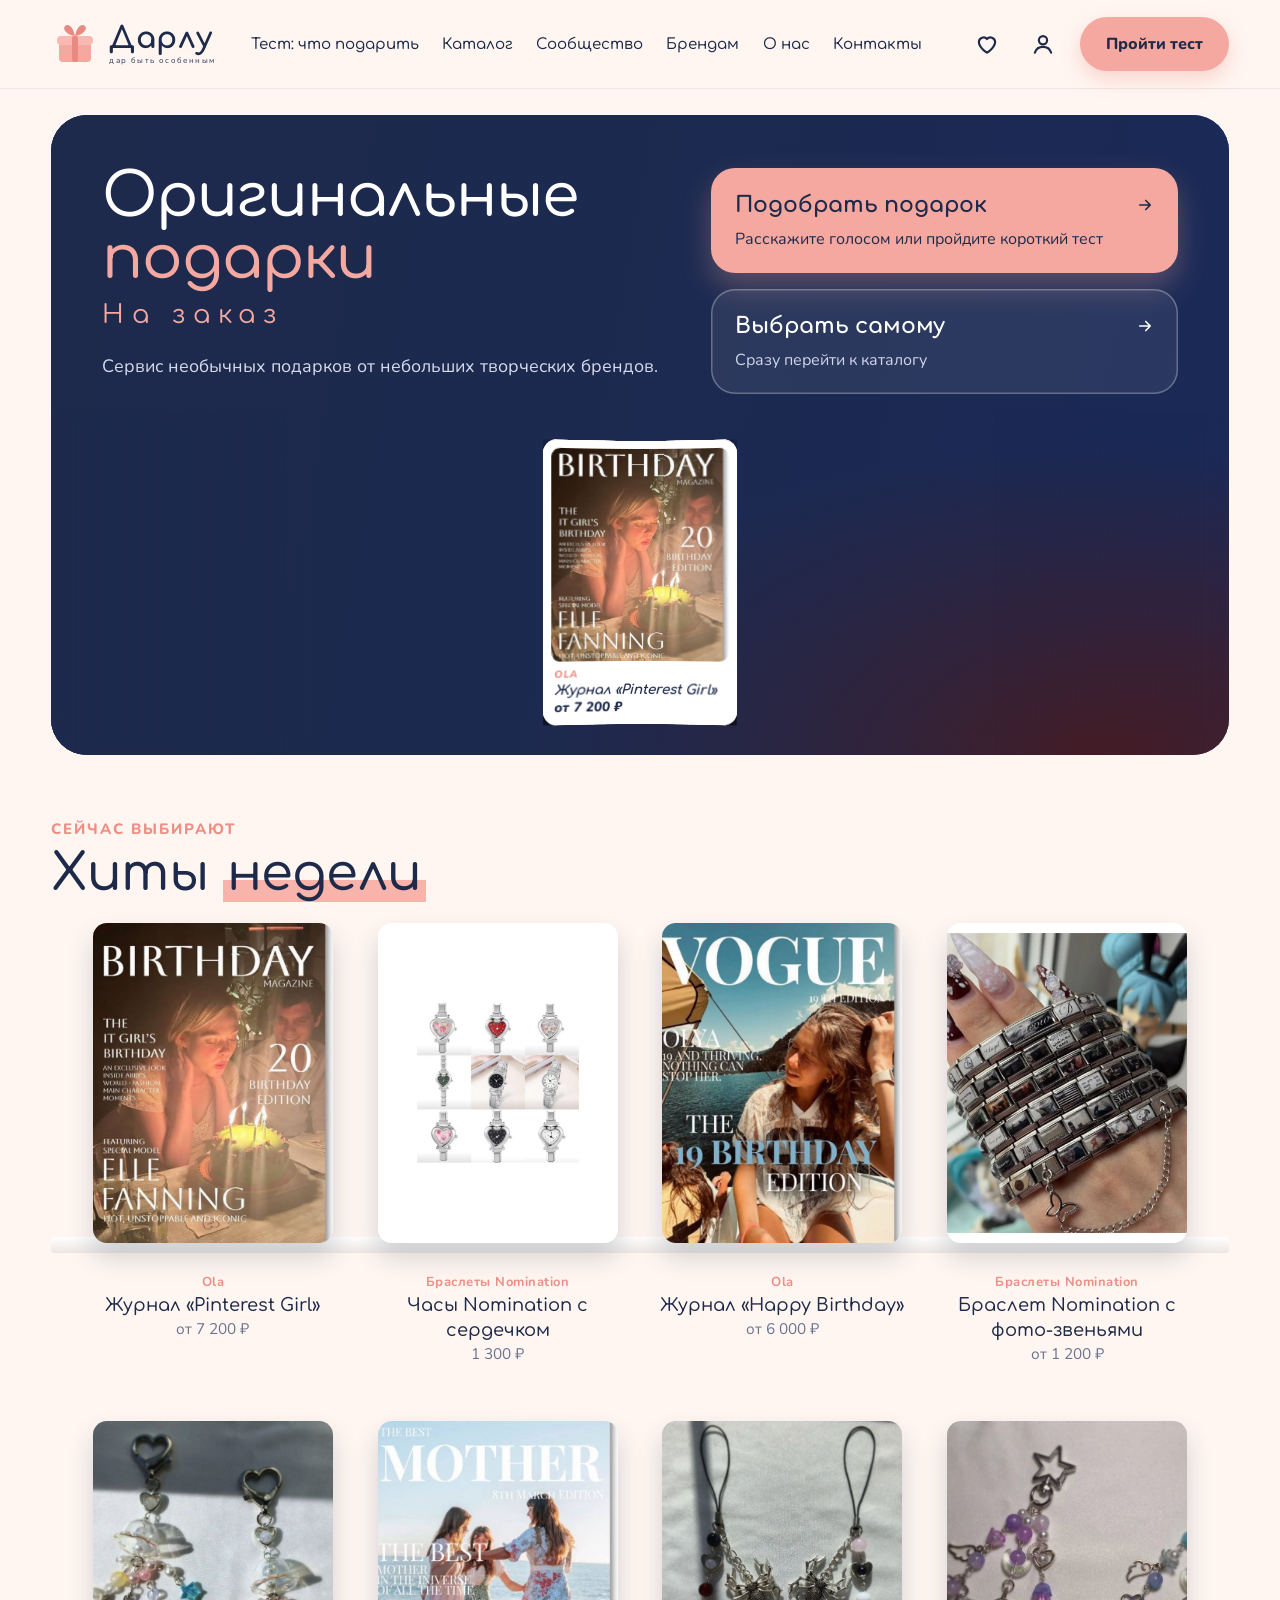
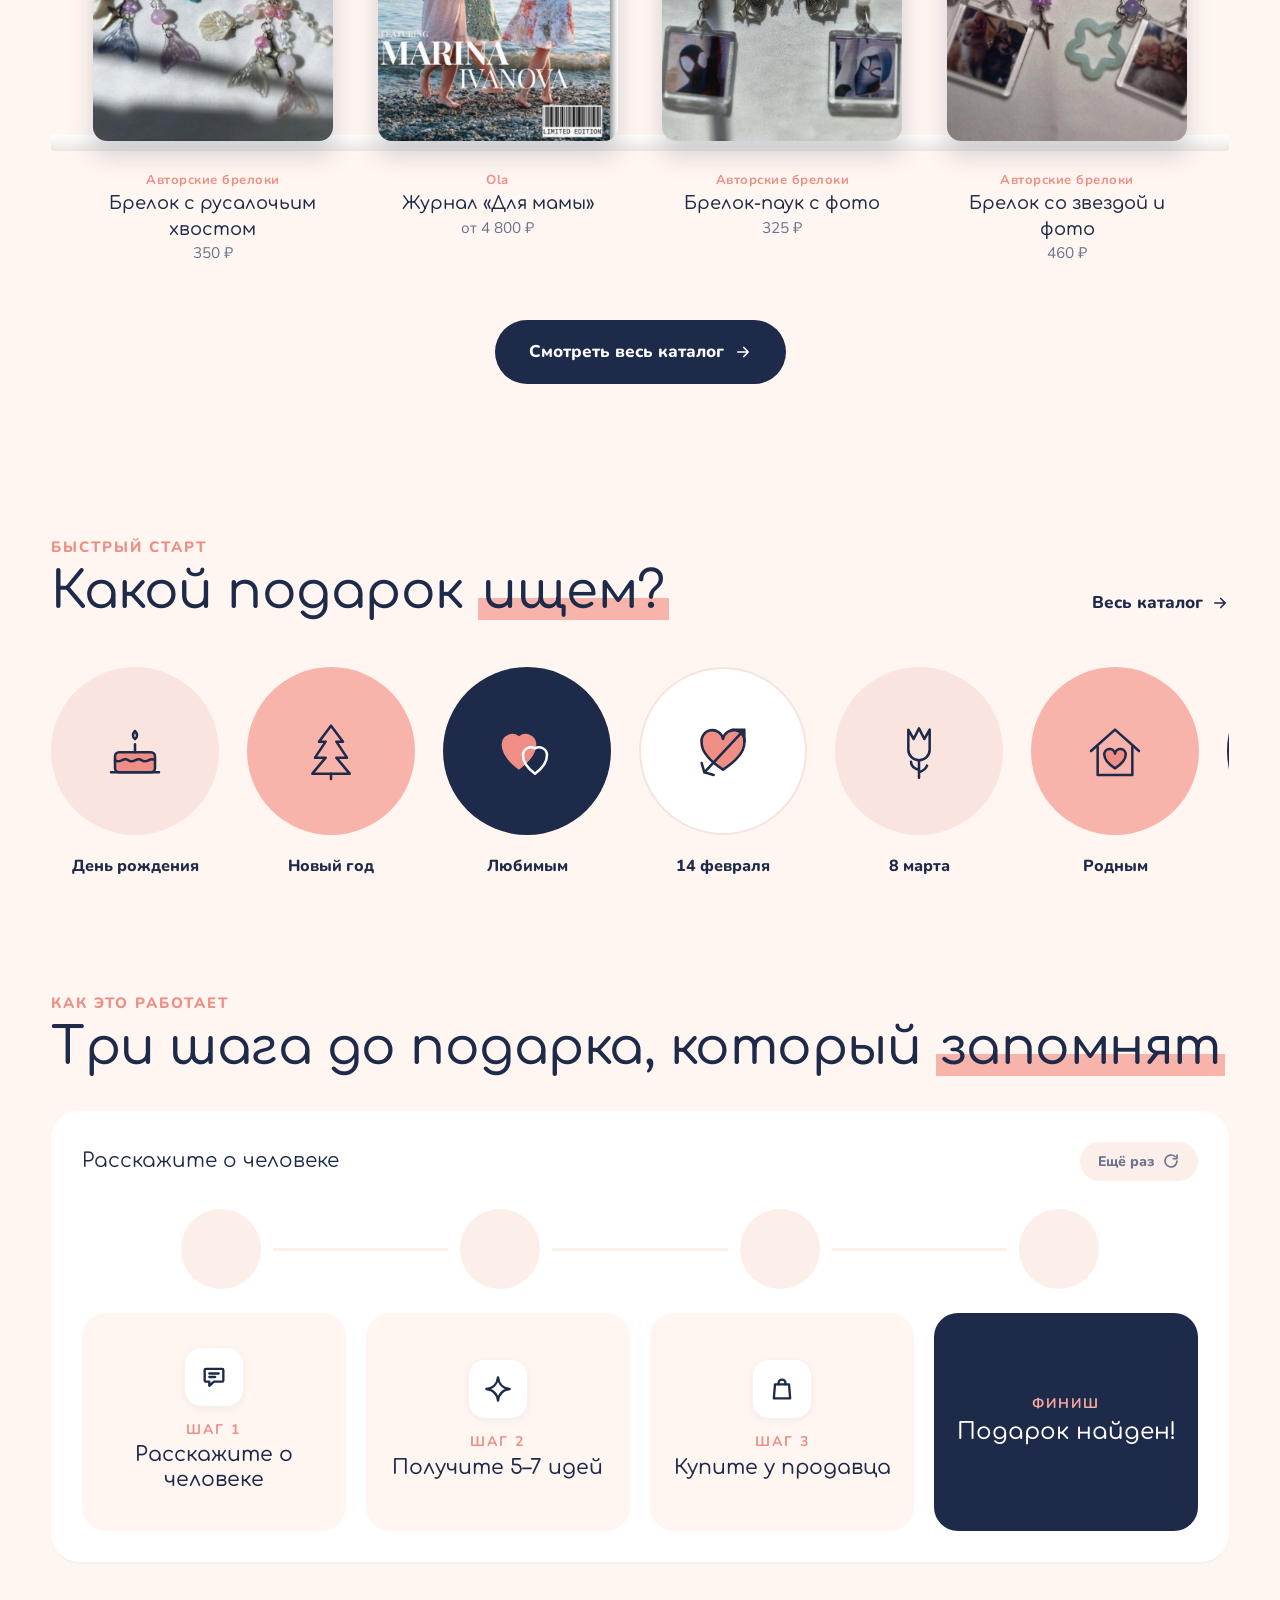
==== commit b0b8c486: "Упрощённые виджеты на главной, подписи в блоках теста, мягкое окно записи голоса без таймера Co-Auth" ====
--- a/docs/index.html
+++ b/docs/index.html
@@ -59,18 +59,12 @@
           <div class="paths">
             <a class="path path-ai" href="ai.html">
               <span class="p-t">Подобрать подарок <svg class="ic"><use href="#arrow"/></svg></span>
-              <span class="p-d">Расскажите о человеке голосом или пройдите короткий тест: 5–7 идей за 2 минуты</span>
-              <span class="p-ex">«Брату 19, любит кофе и скейт…»</span>
+              <span class="p-d">Расскажите голосом или пройдите короткий тест</span>
             </a>
-            <div class="path path-self">
-              <a class="p-stretch" href="catalog.html" aria-label="Выбрать самому: перейти в каталог"></a>
-              <span class="p-t">Выбрать самому</span>
+            <a class="path path-self" href="catalog.html">
+              <span class="p-t">Выбрать самому <svg class="ic"><use href="#arrow"/></svg></span>
               <span class="p-d">Сразу перейти к каталогу</span>
-              <span class="chips">
-                <a href="#quick">Повод</a><a href="catalog.html?max=2000">До 2 000 ₽</a><a href="catalog.html?who=Любимым">Любимым</a><a href="#catalog">Хиты</a>
-              </span>
-              <a class="p-go" href="catalog.html">Смотреть каталог <svg class="ic"><use href="#arrow"/></svg></a>
-            </div>
+            </a>
           </div>
         </div>
         <div class="hero-r tg" id="tg" aria-label="Подарки из каталога"></div>
--- a/docs/styles.css
+++ b/docs/styles.css
@@ -614,3 +614,33 @@
   .m-nav:not([hidden]){max-height:calc(100vh - 56px)}
   .hero-l .tag-sub{margin-bottom:10px}
 }
+
+/* упрощённые карточки на главной */
+.path{transition:transform .2s,background .2s;padding:22px 24px}
+.path-self:hover{transform:translateY(-4px);background:rgba(255,255,255,.13)}
+.p-t{justify-content:space-between;font-size:22px}
+.p-t .ic{flex:none}
+.path .p-d{font-size:16px}
+
+/* запись: мягче и приятнее, в цветах сайта */
+.vx-mic{outline:none;transition:background .3s,transform .2s}
+.vx-mic:hover{transform:scale(1.04)}
+.vx-mic:focus-visible{box-shadow:0 0 0 5px rgba(244,168,160,.5)}
+.vx-mic.rec{background:var(--coral);animation:vxring 1.9s ease-out infinite}
+.vx-mic.rec svg{stroke:var(--navy)}
+@keyframes vxring{0%{box-shadow:0 0 0 0 rgba(244,168,160,.6)}100%{box-shadow:0 0 0 30px rgba(244,168,160,0)}}
+.vx-state{display:flex;flex-direction:column;align-items:center;gap:2px;font-weight:700}
+.vx-state.on{color:var(--navy)}
+.vx-state b{font-weight:800;font-size:17px}
+.vx-state small{font-weight:600;font-size:14px;color:var(--muted)}
+.vx-wave{display:inline-flex;gap:4px;align-items:center;height:22px;margin-bottom:2px}
+.vx-wave i{width:4px;height:8px;border-radius:3px;background:var(--coral-d);animation:vxwave 1.1s ease-in-out infinite}
+.vx-wave i:nth-child(2){animation-delay:.15s}.vx-wave i:nth-child(3){animation-delay:.3s}.vx-wave i:nth-child(4){animation-delay:.45s}.vx-wave i:nth-child(5){animation-delay:.6s}
+@keyframes vxwave{0%,100%{height:6px;opacity:.55}50%{height:22px;opacity:1}}
+.mic.rec{background:var(--coral);animation:vxring 1.9s ease-out infinite}
+.mic.rec svg{stroke:var(--navy)}
+.rec-bar{background:var(--blush);color:var(--navy);border:2px solid #F3C9C3}
+.rec-bar i{background:var(--coral-d)}
+.rec-bar small{color:var(--muted)}
+.recording{border-color:var(--coral-d)!important;box-shadow:0 0 0 4px rgba(244,168,160,.25)}
+@media(prefers-reduced-motion:reduce){.vx-mic.rec,.mic.rec,.vx-wave i{animation:none}.vx-wave i{height:14px}}
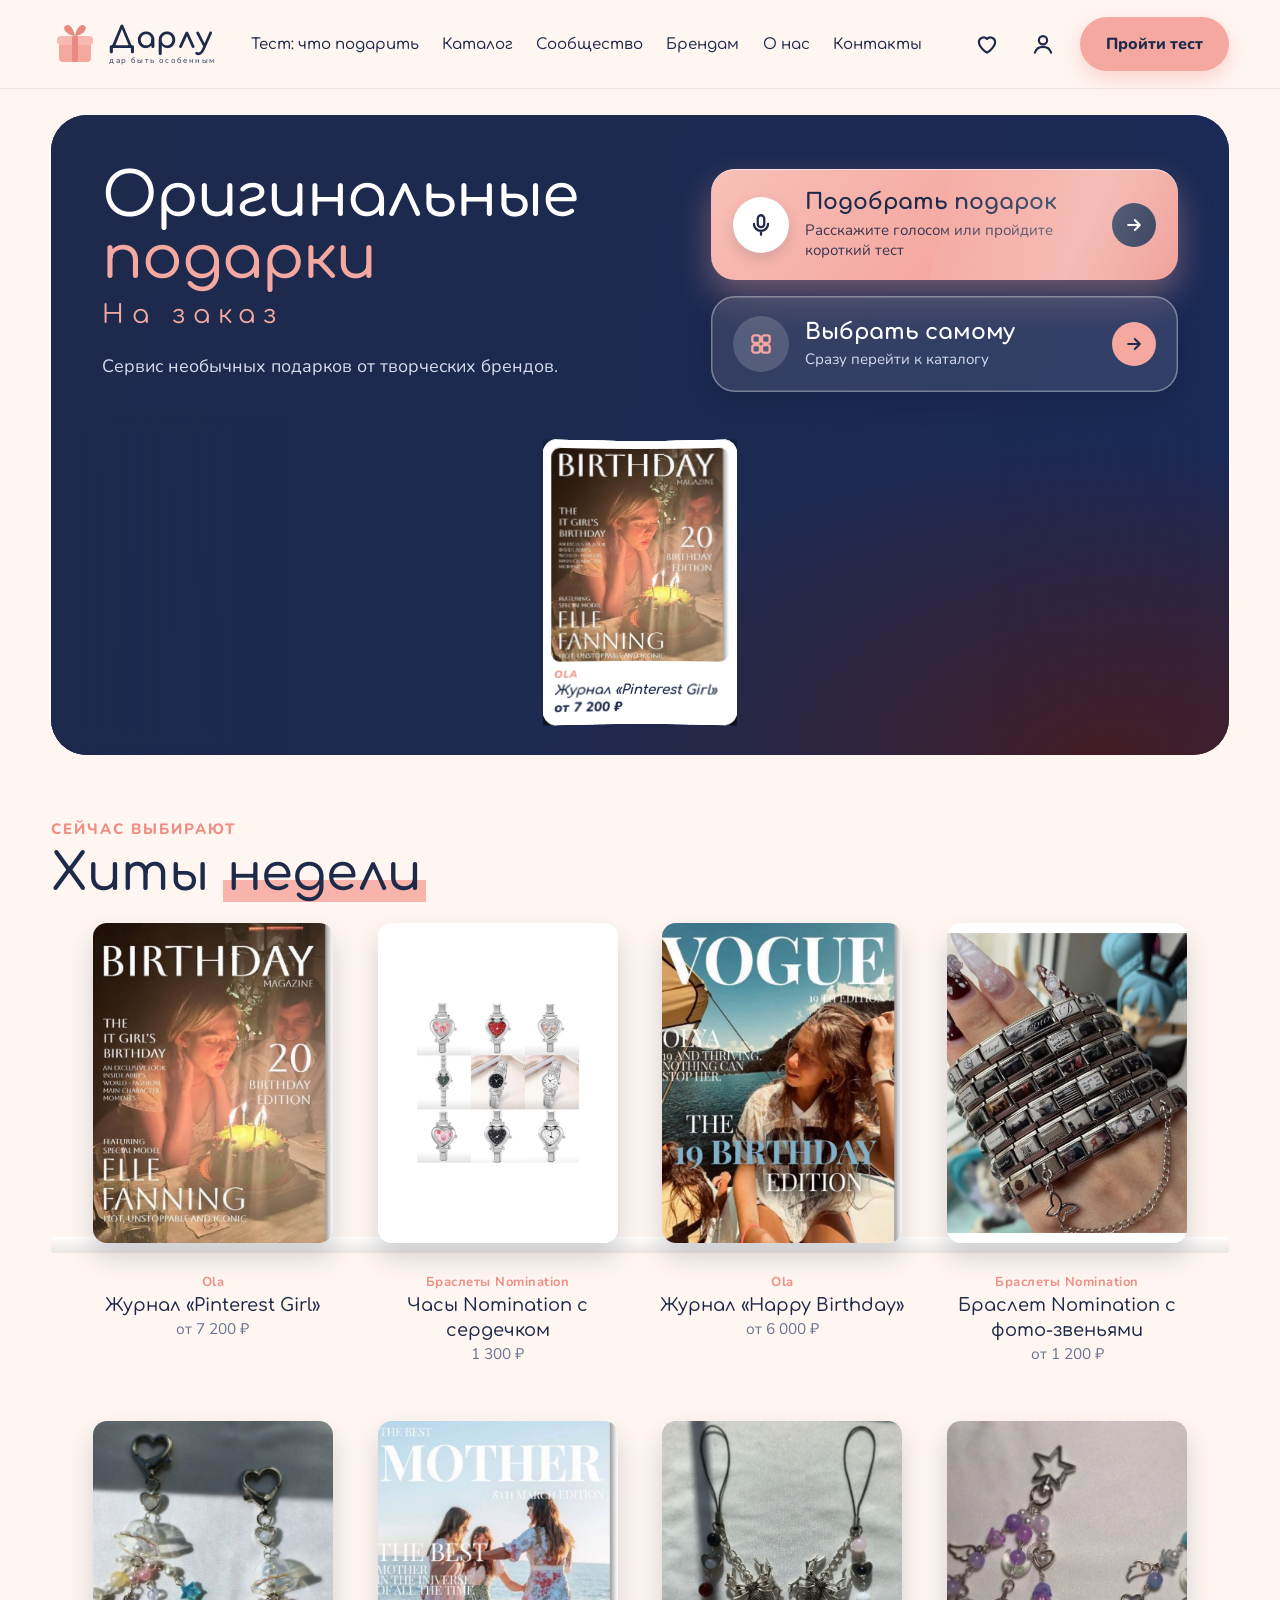
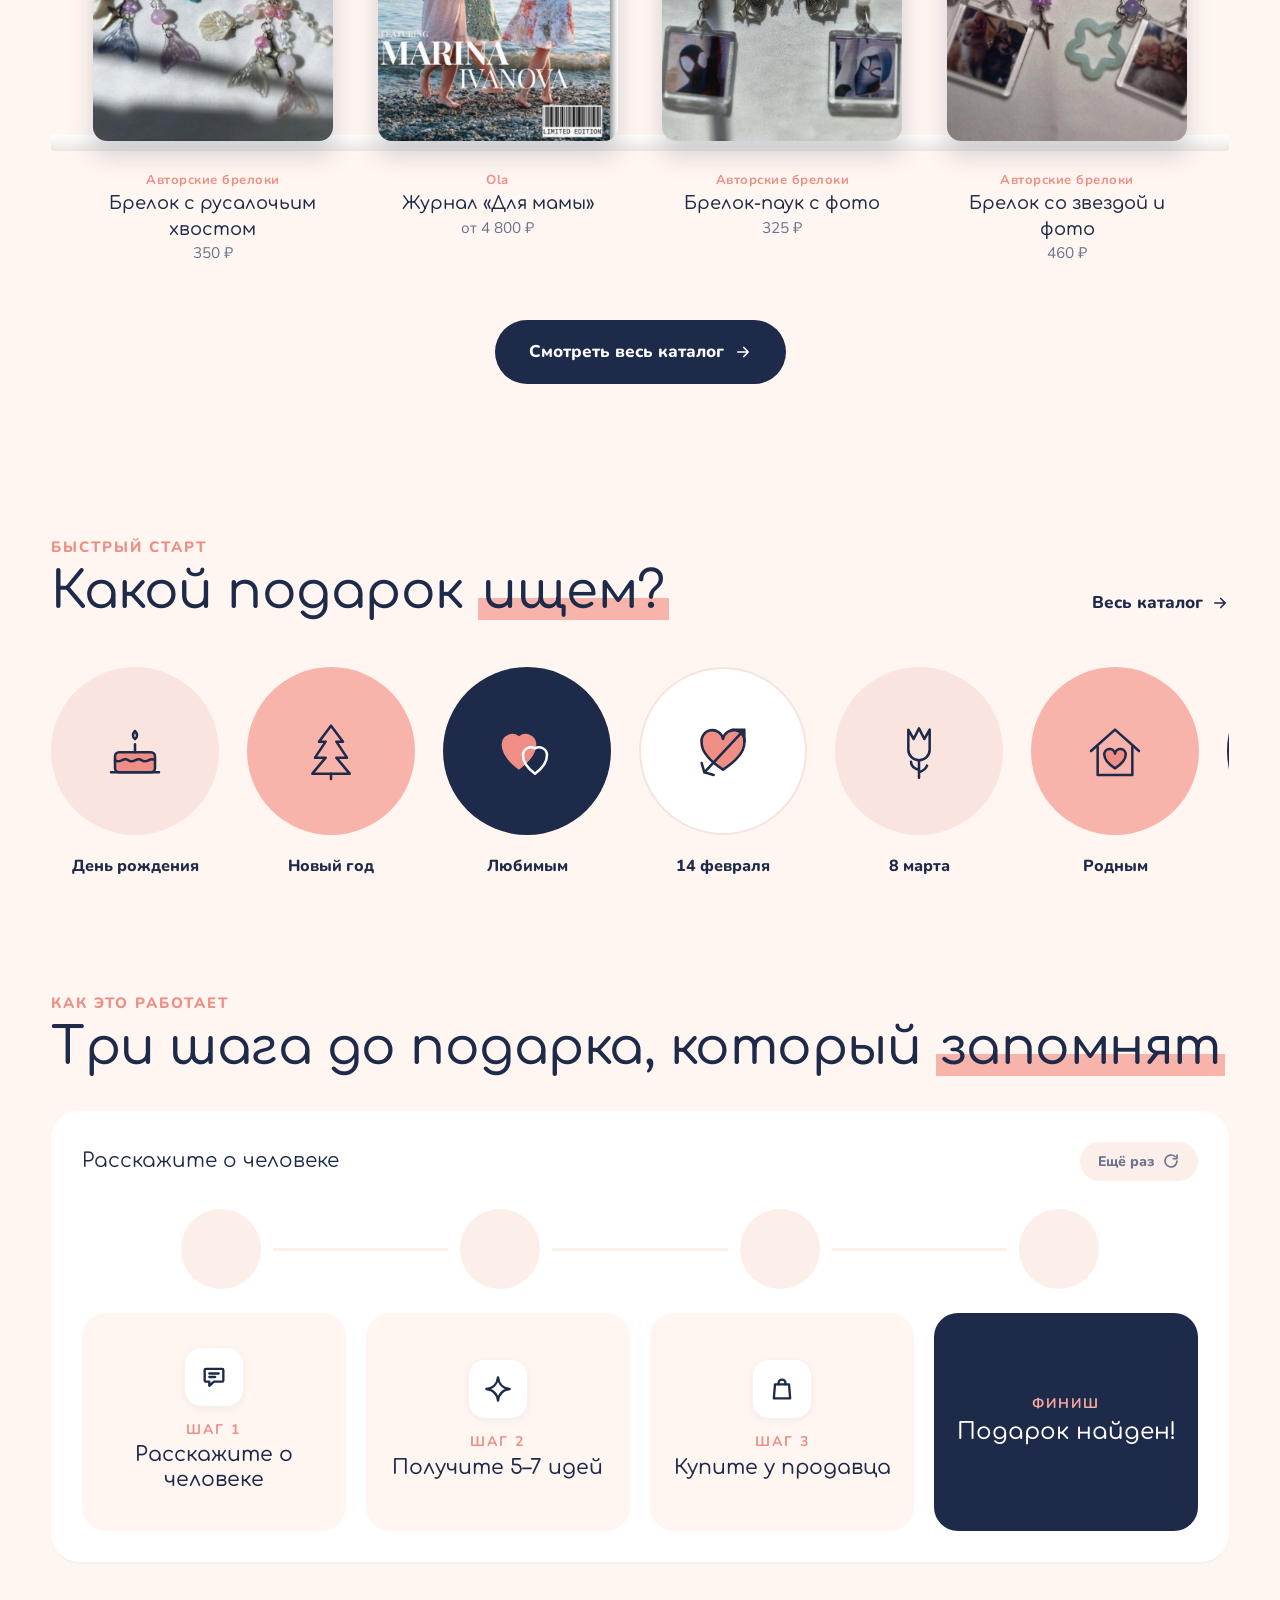
==== commit ecaa00e2: "Главная: привлекательные виджеты (иконки, градиент, круглые стрелки); текст «Сервис необычных подарк" ====
--- a/docs/index.html
+++ b/docs/index.html
@@ -4,7 +4,7 @@
 <meta charset="utf-8">
 <meta name="viewport" content="width=device-width,initial-scale=1">
 <title>Дарлу — подарок, который попадает в точку</title>
-<meta name="description" content="Сервис необычных подарков от небольших творческих брендов.">
+<meta name="description" content="Сервис необычных подарков от творческих брендов.">
 <link rel="preconnect" href="https://fonts.googleapis.com">
 <link rel="preconnect" href="https://fonts.gstatic.com" crossorigin>
 <link href="https://fonts.googleapis.com/css2?family=Comfortaa:wght@400;500;700&family=Nunito:wght@400;600;700;800&display=swap" rel="stylesheet">
@@ -55,15 +55,17 @@
         <div class="hero-l">
           <h1>Оригинальные <span class="pt">подарки</span></h1>
           <div class="tag tag-sub">На заказ</div>
-          <p class="lead">Сервис необычных подарков от небольших творческих брендов.</p>
+          <p class="lead">Сервис необычных подарков от творческих брендов.</p>
           <div class="paths">
             <a class="path path-ai" href="ai.html">
-              <span class="p-t">Подобрать подарок <svg class="ic"><use href="#arrow"/></svg></span>
-              <span class="p-d">Расскажите голосом или пройдите короткий тест</span>
+              <span class="p-ic"><svg viewBox="0 0 24 24"><rect x="9" y="3" width="6" height="11" rx="3"/><path d="M5.5 11a6.5 6.5 0 0 0 13 0M12 17.5V21"/></svg></span>
+              <span class="p-body"><span class="p-t">Подобрать подарок</span><span class="p-d">Расскажите голосом или пройдите короткий тест</span></span>
+              <span class="p-arr"><svg viewBox="0 0 24 24"><path d="M5 12h14M13 6l6 6-6 6"/></svg></span>
             </a>
             <a class="path path-self" href="catalog.html">
-              <span class="p-t">Выбрать самому <svg class="ic"><use href="#arrow"/></svg></span>
-              <span class="p-d">Сразу перейти к каталогу</span>
+              <span class="p-ic"><svg viewBox="0 0 24 24"><rect x="4" y="4" width="7" height="7" rx="2"/><rect x="13" y="4" width="7" height="7" rx="2"/><rect x="4" y="13" width="7" height="7" rx="2"/><rect x="13" y="13" width="7" height="7" rx="2"/></svg></span>
+              <span class="p-body"><span class="p-t">Выбрать самому</span><span class="p-d">Сразу перейти к каталогу</span></span>
+              <span class="p-arr"><svg viewBox="0 0 24 24"><path d="M5 12h14M13 6l6 6-6 6"/></svg></span>
             </a>
           </div>
         </div>
--- a/docs/styles.css
+++ b/docs/styles.css
@@ -644,3 +644,25 @@
 .rec-bar small{color:var(--muted)}
 .recording{border-color:var(--coral-d)!important;box-shadow:0 0 0 4px rgba(244,168,160,.25)}
 @media(prefers-reduced-motion:reduce){.vx-mic.rec,.mic.rec,.vx-wave i{animation:none}.vx-wave i{height:14px}}
+
+/* карточки на главной: иконка, текст, круглая стрелка */
+.path{flex-direction:row;align-items:center;gap:16px;padding:20px 22px;position:relative;overflow:hidden}
+.p-ic{width:56px;height:56px;border-radius:50%;display:grid;place-items:center;flex:none;transition:transform .3s}
+.p-ic svg{width:26px;height:26px;fill:none;stroke:currentColor;stroke-width:2.1;stroke-linecap:round;stroke-linejoin:round}
+.p-body{display:flex;flex-direction:column;gap:4px;flex:1;min-width:0}
+.path .p-t{display:block;font-size:22px;line-height:1.2}
+.path .p-d{font-size:15px;line-height:1.35}
+.p-arr{width:44px;height:44px;border-radius:50%;display:grid;place-items:center;flex:none;transition:transform .3s}
+.p-arr svg{width:20px;height:20px;fill:none;stroke:currentColor;stroke-width:2.4;stroke-linecap:round;stroke-linejoin:round}
+.path:hover .p-arr{transform:translateX(5px)}
+.path:hover .p-ic{transform:scale(1.07) rotate(-4deg)}
+.path-ai{background:linear-gradient(135deg,#F8C0B8 0%,#F4A8A0 55%,#EE9A92 100%);box-shadow:0 16px 34px rgba(244,168,160,.38),inset 0 1px 0 rgba(255,255,255,.55)}
+.path-ai::after{content:"";position:absolute;top:-40%;right:-10%;width:60%;height:180%;background:linear-gradient(100deg,rgba(255,255,255,0),rgba(255,255,255,.28),rgba(255,255,255,0));transform:rotate(12deg);pointer-events:none}
+.path-ai .p-ic{background:#fff;color:var(--navy);box-shadow:0 6px 14px rgba(30,42,74,.14)}
+.path-ai .p-arr{background:var(--navy);color:#fff}
+.path-ai .p-d{color:#3b3552}
+.path-self{background:rgba(255,255,255,.1);-webkit-backdrop-filter:blur(10px);backdrop-filter:blur(10px);box-shadow:inset 0 0 0 1.5px rgba(255,255,255,.34),0 10px 26px rgba(10,18,40,.18)}
+.path-self .p-ic{background:rgba(255,255,255,.16);color:var(--coral)}
+.path-self .p-arr{background:var(--coral);color:var(--navy)}
+.path-self .p-d{color:#d6dcf0}
+@media(max-width:760px){.path{padding:16px 16px;gap:12px}.p-ic{width:48px;height:48px}.p-arr{width:38px;height:38px}.path .p-t{font-size:20px}}
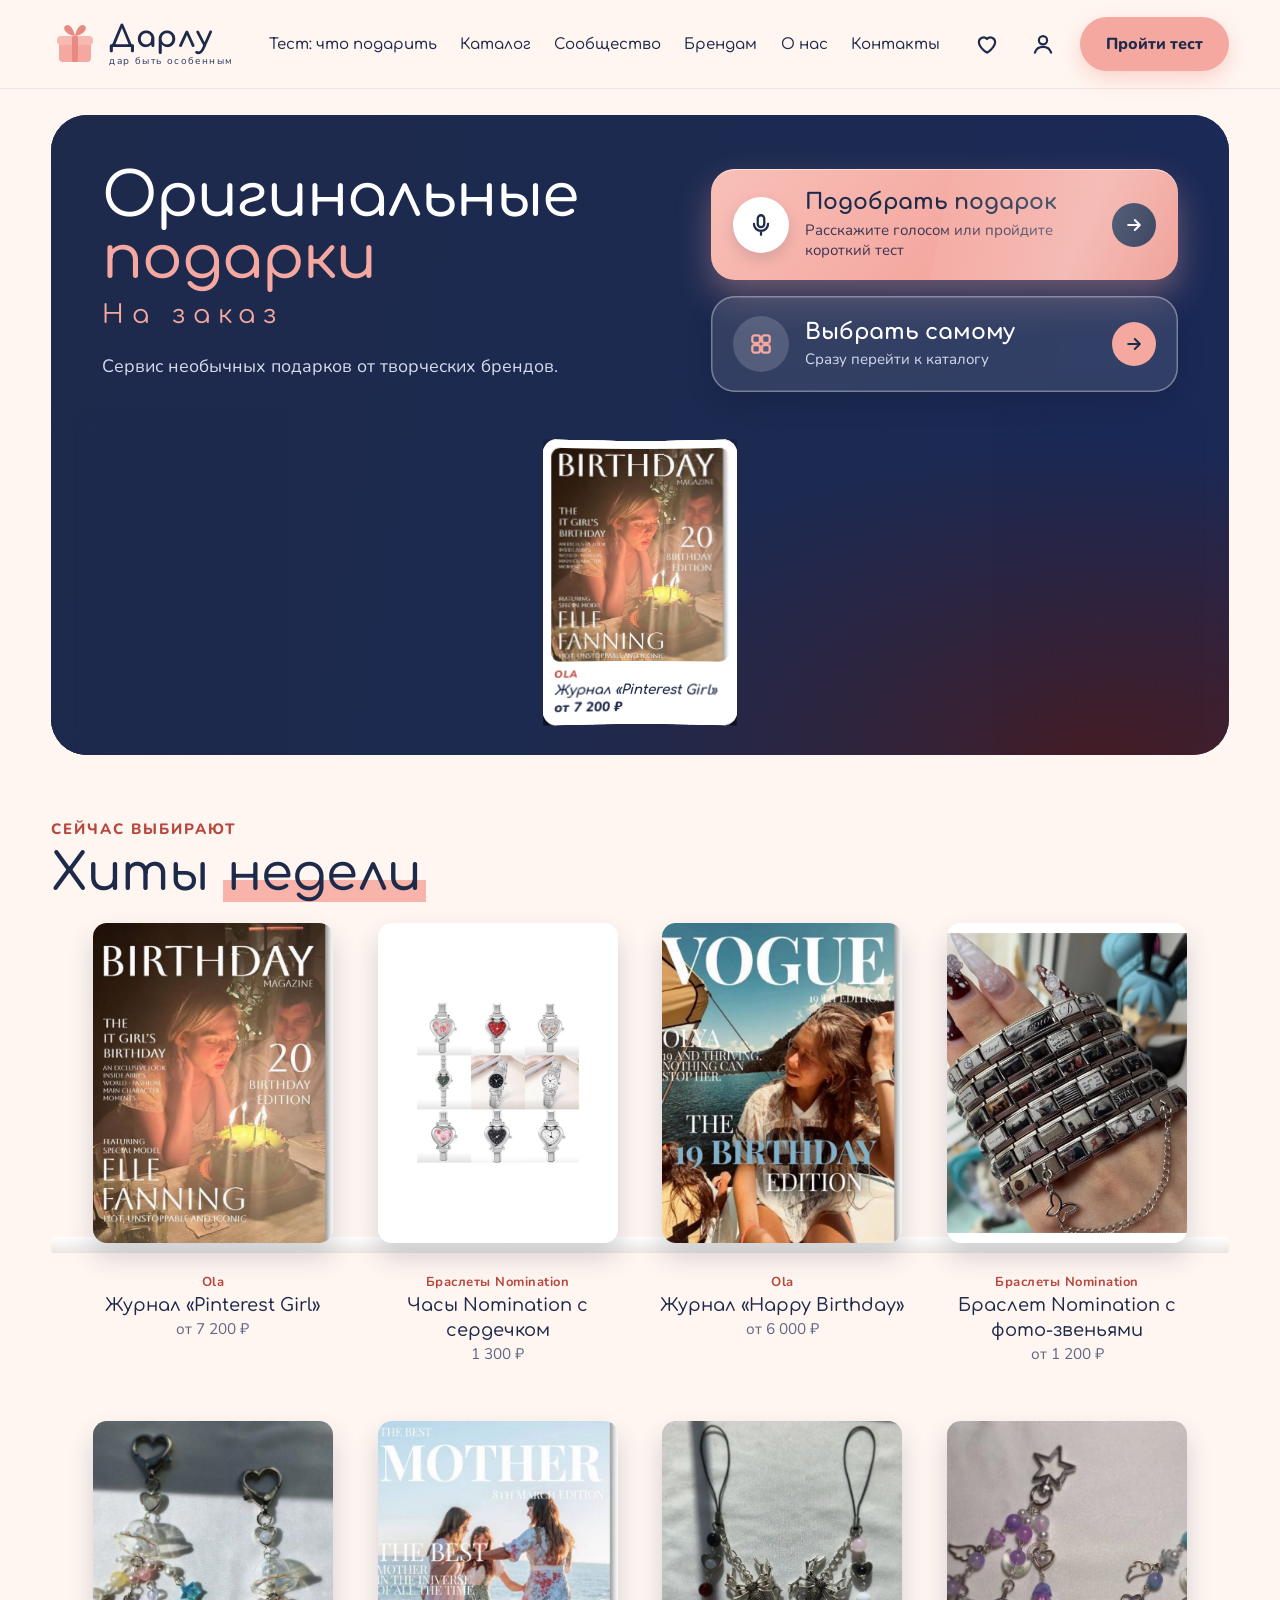
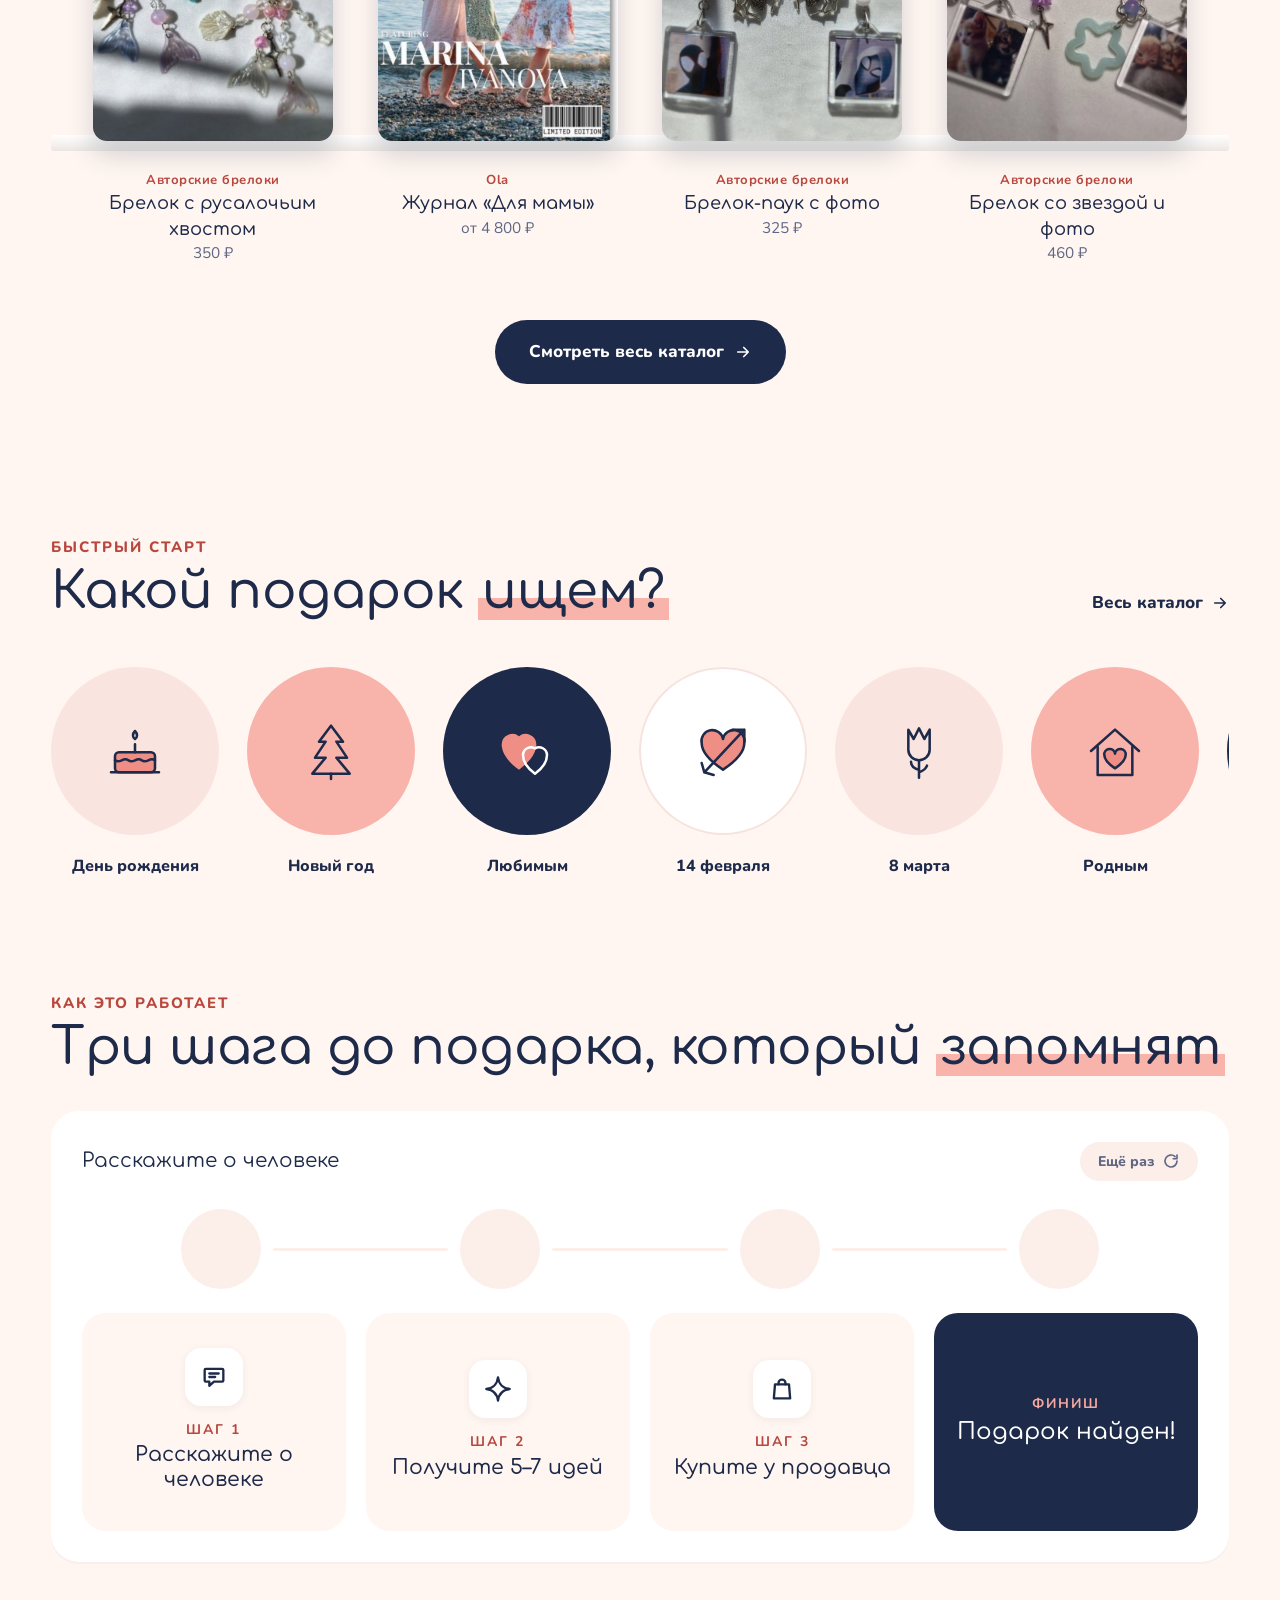
==== commit 2b365e75: "Цвет верхней области телефона (theme-color); контраст коралловых и серых текстов; шрифты: без лишнег" ====
--- a/docs/index.html
+++ b/docs/index.html
@@ -3,11 +3,12 @@
 <head>
 <meta charset="utf-8">
 <meta name="viewport" content="width=device-width,initial-scale=1">
+<meta name="theme-color" content="#FFF6F1">
 <title>Дарлу — подарок, который попадает в точку</title>
 <meta name="description" content="Сервис необычных подарков от творческих брендов.">
 <link rel="preconnect" href="https://fonts.googleapis.com">
 <link rel="preconnect" href="https://fonts.gstatic.com" crossorigin>
-<link href="https://fonts.googleapis.com/css2?family=Comfortaa:wght@400;500;700&family=Nunito:wght@400;600;700;800&display=swap" rel="stylesheet">
+<link href="https://fonts.googleapis.com/css2?family=Comfortaa:wght@400;500;700&family=Nunito:wght@400;700;800&display=swap" rel="stylesheet">
 <link rel="stylesheet" href="styles.css">
 <script src="splash.js"></script>
 </head>
--- a/docs/styles.css
+++ b/docs/styles.css
@@ -3,12 +3,13 @@
   --navy-2:#2B3960;
   --coral:#F4A8A0;
   --coral-d:#EE8E84;
+  --coral-ink:#B8473D;
   --coral-l:#F8B4AB;
   --blush:#FCEEE9;
   --paper:#FFF6F1;
   --white:#fff;
   --ink:#1E2A4A;
-  --muted:#6B7391;
+  --muted:#5F6785;
   --head:'Comfortaa',system-ui,sans-serif;
   --body:'Nunito',system-ui,sans-serif;
   --r:28px;
@@ -32,10 +33,10 @@
 .logo-mark{width:48px;height:48px}
 .logo-txt{display:flex;flex-direction:column;line-height:1}
 .logo-txt b{font-family:var(--head);font-weight:700;font-size:30px;letter-spacing:.5px}
-.logo-txt small{font-size:8px;letter-spacing:1.4px;margin-top:3px;color:var(--navy-2)}
+.logo-txt small{font-size:10px;letter-spacing:1.4px;margin-top:3px;color:var(--navy-2)}
 .nav{display:flex;align-items:center;gap:clamp(14px,1.8vw,30px);flex:1;min-width:0}
 .nav a{font-family:var(--head);font-weight:500;font-size:17px;padding:6px 0;position:relative;white-space:nowrap}
-.nav a:hover{color:var(--coral-d)}
+.nav a:hover{color:var(--coral-ink)}
 .hdr-r{display:flex;align-items:center;gap:18px}
 .icon-btn{background:none;border:0;padding:6px;display:grid;place-items:center}
 .icon-btn svg{width:26px;height:26px;fill:none;stroke:var(--navy);stroke-width:2;stroke-linecap:round;stroke-linejoin:round}
@@ -52,13 +53,13 @@
 
 /* sections / headings */
 .sec{padding:clamp(40px,5vw,72px) 0}
-.eyebrow{font-weight:800;font-size:15px;letter-spacing:2px;text-transform:uppercase;color:var(--coral-d);margin-bottom:6px}
+.eyebrow{font-weight:800;font-size:15px;letter-spacing:2px;text-transform:uppercase;color:var(--coral-ink);margin-bottom:6px}
 h2{font-family:var(--head);font-weight:500;font-size:clamp(30px,4vw,54px);line-height:1.1;margin:0;letter-spacing:-.5px}
 h2 mark{background:linear-gradient(transparent 62%,var(--coral-l) 62%);color:inherit;padding:0 4px}
 h3{font-family:var(--head);font-weight:500;margin:0}
 .sec-head{display:flex;justify-content:space-between;align-items:flex-end;gap:20px;margin-bottom:40px}
 .lnk{display:inline-flex;align-items:center;gap:8px;font-weight:800;font-size:17px;padding-bottom:6px}
-.lnk:hover{color:var(--coral-d)}
+.lnk:hover{color:var(--coral-ink)}
 
 /* hero */
 .hero{padding:clamp(16px,2vw,28px) 0 0}
@@ -147,7 +148,7 @@
 .step:hover{transform:translateY(-4px);box-shadow:0 10px 24px rgba(30,42,74,.08)}
 .step-ic{width:58px;height:58px;border-radius:16px;background:#fff;display:grid;place-items:center;margin-bottom:10px;box-shadow:0 2px 8px rgba(30,42,74,.06)}
 .step-ic svg{width:28px;height:28px;fill:none;stroke:var(--navy);stroke-width:2;stroke-linecap:round;stroke-linejoin:round}
-.step small{font-weight:700;letter-spacing:2px;font-size:14px;color:var(--coral-d)}
+.step small{font-weight:700;letter-spacing:2px;font-size:14px;color:var(--coral-ink)}
 .step b{font-family:var(--head);font-weight:500;font-size:clamp(18px,1.6vw,24px);line-height:1.2}
 .step.finish{background:var(--navy);color:#fff}
 .step.finish small{color:var(--coral)}
@@ -169,7 +170,7 @@
 .caps{display:grid;grid-template-columns:repeat(4,1fr);gap:clamp(8px,3vw,40px);padding:0 clamp(8px,3vw,40px);margin-top:20px;text-align:center}
 .caps b{display:block;font-family:var(--head);font-weight:500;font-size:clamp(14px,1.4vw,20px)}
 .caps span{color:var(--muted);font-size:clamp(13px,1.2vw,18px)}
-.caps i{display:block;font-style:normal;font-size:13px;font-weight:700;letter-spacing:.5px;color:var(--coral-d);margin-bottom:2px}
+.caps i{display:block;font-style:normal;font-size:13px;font-weight:700;letter-spacing:.5px;color:var(--coral-ink);margin-bottom:2px}
 .hits-cta{text-align:center}
 .btn-lg{padding:20px 34px;font-size:17px}
 
@@ -186,7 +187,7 @@
 .pdp-right{animation:slidein .5s .08s both cubic-bezier(.2,.8,.2,1)}
 @keyframes slidein{from{opacity:0;transform:translateX(24px)}}
 .back{background:none;border:0;font-weight:800;font-size:16px;padding:6px 0;margin-bottom:22px}
-.back:hover{color:var(--coral-d)}
+.back:hover{color:var(--coral-ink)}
 .pdp-brand{color:var(--muted);font-weight:700}
 .pdp-right h3{font-size:clamp(28px,3.6vw,44px);line-height:1.1;margin:6px 0 14px}
 .pdp-price{font-family:var(--head);font-size:28px;margin-bottom:16px}
@@ -279,7 +280,7 @@
 .res:hover{transform:translateY(-6px);box-shadow:0 16px 30px rgba(30,42,74,.14)}
 .res img{width:100%;aspect-ratio:3/4;object-fit:cover}
 .res-b{padding:14px 16px 18px;display:flex;flex-direction:column;gap:4px}
-.res-b small{color:var(--coral-d);font-weight:800}
+.res-b small{color:var(--coral-ink);font-weight:800}
 .res-b b{font-family:var(--head);font-weight:500;font-size:18px;line-height:1.2}
 .res-p{font-weight:800}
 .res-b em{font-style:normal;color:var(--muted);font-size:13px;margin-top:4px}
@@ -291,7 +292,7 @@
 .catalog{padding:36px 0 90px}
 .cat-head{display:flex;justify-content:space-between;align-items:flex-end;gap:24px;flex-wrap:wrap;margin-bottom:26px}
 .cat-sub{color:var(--muted);font-size:17px;margin:10px 0 0}
-.cat-sub a{color:var(--coral-d);font-weight:800}
+.cat-sub a{color:var(--coral-ink);font-weight:800}
 .search{display:flex;align-items:center;gap:10px;background:#fff;border:2px solid #F3E6E1;border-radius:999px;padding:0 20px;min-width:min(380px,100%);flex:0 1 380px}
 .search:focus-within{border-color:var(--coral-d)}
 .search svg{width:20px;height:20px;fill:none;stroke:var(--muted);stroke-width:2.2;stroke-linecap:round;flex:none}
@@ -307,7 +308,7 @@
 .cat-bar{display:flex;justify-content:space-between;align-items:center;gap:12px;margin:22px 4px 16px;flex-wrap:wrap}
 .cat-bar #count{font-weight:800;color:var(--muted)}
 .cat-bar-r{display:flex;align-items:center;gap:14px}
-.reset{background:none;border:0;color:var(--coral-d);font-weight:800;padding:6px}
+.reset{background:none;border:0;color:var(--coral-ink);font-weight:800;padding:6px}
 .sort{display:flex;align-items:center;gap:8px;font-size:14px;color:var(--muted);font-weight:700}
 .sort select{font:inherit;color:var(--navy);background:#fff;border:2px solid #F3E6E1;border-radius:999px;padding:9px 14px}
 .cat-grid{display:grid;grid-template-columns:repeat(auto-fill,minmax(230px,1fr));gap:20px}
@@ -317,7 +318,7 @@
 .hit-tag{position:absolute;top:12px;left:12px;background:var(--navy);color:#fff;font-weight:800;font-size:12px;padding:6px 12px;border-radius:999px;z-index:1}
 .empty{text-align:center;padding:60px 16px;color:var(--muted)}
 .empty b{display:block;font-family:var(--head);font-weight:500;font-size:26px;color:var(--navy);margin-bottom:8px}
-.empty a{color:var(--coral-d);font-weight:800}
+.empty a{color:var(--coral-ink);font-weight:800}
 @media(max-width:760px){.frow{flex-direction:column;align-items:flex-start;gap:6px}.frow>span{width:auto}.chips2{width:100%}.cat-grid{grid-template-columns:1fr 1fr;gap:12px}.res-b b{font-size:15px}}
 
 /* для брендов */
@@ -406,9 +407,9 @@
 .ab-mission{background:#fff;border-radius:44px;padding:clamp(22px,4vw,64px);display:grid;grid-template-columns:1.25fr 1fr;gap:clamp(20px,4vw,56px);align-items:center;margin-bottom:64px}
 .ab-text h2{font-size:clamp(28px,3.4vw,46px);margin:0 0 18px}
 .ab-lead{font-family:var(--head);font-size:clamp(24px,3.2vw,44px);line-height:1.25;margin:0 0 24px;letter-spacing:-.5px}
-.ab-lead em{font-style:normal;color:var(--coral-d)}
+.ab-lead em{font-style:normal;color:var(--coral-ink)}
 .ab-p{color:var(--muted);font-size:clamp(15px,1.3vw,18px);line-height:1.65;margin:0}
-.ab-video{position:relative;border:0;border-radius:36px;aspect-ratio:16/10;background:linear-gradient(135deg,#1E2A4A 0%,#4E5A78 100%);color:#fff;display:flex;align-items:flex-end;padding:22px 26px;text-align:left;font:inherit;font-weight:600;font-size:16px;overflow:hidden;transition:transform .25s}
+.ab-video{position:relative;border:0;border-radius:36px;aspect-ratio:16/10;background:linear-gradient(135deg,#1E2A4A 0%,#4E5A78 100%);color:#fff;display:flex;align-items:flex-end;padding:22px 26px;text-align:left;font:inherit;font-weight:700;font-size:16px;overflow:hidden;transition:transform .25s}
 .ab-video:hover{transform:scale(1.015)}
 .ab-video:focus-visible{outline:3px solid var(--coral);outline-offset:4px}
 .ab-play{position:absolute;left:50%;top:50%;width:84px;height:84px;margin:-42px 0 0 -42px;border-radius:50%;background:var(--coral-d);display:grid;place-items:center;box-shadow:0 12px 30px rgba(0,0,0,.28);transition:transform .25s}
@@ -432,7 +433,7 @@
   .m-nav:not([hidden]){display:flex;flex-direction:column;gap:2px;padding:8px 20px 20px;background:#fff;border-top:1px solid rgba(30,42,74,.08);border-radius:0 0 28px 28px;box-shadow:0 24px 40px rgba(30,42,74,.25);max-height:calc(100vh - 72px);overflow:auto;position:relative;z-index:1}
   .hdr.open::after{content:"";position:absolute;left:0;right:0;top:100%;height:100vh;background:rgba(30,42,74,.5);z-index:0}
   .m-nav a:not(.btn){font-family:var(--head);font-weight:500;font-size:20px;padding:14px 4px;border-bottom:1px solid rgba(30,42,74,.07)}
-  .m-nav a.on{background:none;color:var(--coral-d);padding:14px 4px;border-radius:0}
+  .m-nav a.on{background:none;color:var(--coral-ink);padding:14px 4px;border-radius:0}
   .m-nav .btn{display:inline-flex;margin-top:14px}
 }
 
@@ -453,7 +454,7 @@
 .cm-tags{display:flex;gap:8px;flex-wrap:wrap}
 .cm-tags span{background:var(--paper);border-radius:999px;padding:8px 16px;font-weight:700;font-size:14px}
 .cm-best{background:var(--paper);border-radius:20px;padding:14px 18px}
-.cm-best small{display:block;color:var(--coral-d);font-weight:800;letter-spacing:1.4px;text-transform:uppercase;font-size:12px;margin-bottom:4px}
+.cm-best small{display:block;color:var(--coral-ink);font-weight:800;letter-spacing:1.4px;text-transform:uppercase;font-size:12px;margin-bottom:4px}
 .cm-foot{display:flex;justify-content:space-between;align-items:center;gap:12px;color:var(--muted);font-weight:700;margin-top:auto}
 .cm-foot .btn{padding:12px 20px;font-size:15px}
 .cm-inline{display:flex;gap:8px}
@@ -497,7 +498,7 @@
 .rec-bar{display:flex;align-items:center;gap:10px;flex-wrap:wrap;background:#FDECEC;color:#B4232A;border:2px solid #F3B6B8;border-radius:18px;padding:12px 18px;margin:0 0 12px;font-weight:800}
 .rec-bar i{width:14px;height:14px;border-radius:50%;background:#E5484D;animation:recdot 1s ease-in-out infinite}
 .rec-bar span{font-variant-numeric:tabular-nums}
-.rec-bar small{flex-basis:100%;font-weight:600;color:#7a3b3e}
+.rec-bar small{flex-basis:100%;font-weight:700;color:#7a3b3e}
 @keyframes recdot{50%{opacity:.25}}
 .recording{border-color:#E5484D!important;box-shadow:0 0 0 4px rgba(229,72,77,.15)}
 
@@ -510,7 +511,7 @@
 .voice-hero svg{width:30px;height:30px;stroke:var(--coral)}
 .voice-hero span{display:flex;flex-direction:column;gap:2px}
 .voice-hero b{font-family:var(--head);font-weight:500;font-size:clamp(18px,1.7vw,24px);line-height:1.25}
-.voice-hero small{font-weight:600;font-size:14px;opacity:.85}
+.voice-hero small{font-weight:700;font-size:14px;opacity:.85}
 .vx{border:0;border-radius:32px;padding:0;width:min(520px,calc(100vw - 28px));background:#fff;color:var(--navy)}
 .vx::backdrop{background:rgba(30,42,74,.6)}
 .vx-in{padding:28px;display:flex;flex-direction:column;align-items:center;gap:12px;text-align:center}
@@ -564,7 +565,7 @@
 .tg-card{position:absolute;top:0;display:flex;flex-direction:column;background:#fff;color:var(--navy);border-radius:1em;padding:.55em;box-sizing:border-box;box-shadow:0 .6em 1.6em rgba(0,0,0,.28)}
 .tg-ph{flex:1;border-radius:.65em;background-size:cover;background-position:center}
 .tg-cap{padding:.55em .25em .15em;display:flex;flex-direction:column;gap:.1em;line-height:1.15;min-height:0}
-.tg-cap small{font-size:.72em;font-weight:800;letter-spacing:.06em;text-transform:uppercase;color:var(--coral-d);white-space:nowrap;overflow:hidden;text-overflow:ellipsis}
+.tg-cap small{font-size:.72em;font-weight:800;letter-spacing:.06em;text-transform:uppercase;color:var(--coral-ink);white-space:nowrap;overflow:hidden;text-overflow:ellipsis}
 .tg-cap b{font-family:var(--head);font-weight:700;font-size:.95em;white-space:nowrap;overflow:hidden;text-overflow:ellipsis}
 .tg-cap span{font-weight:800;font-size:.95em}
 .vq-ai{margin:0;line-height:1.5}
@@ -580,7 +581,7 @@
 .tg-fc{flex:none;width:150px;height:236px;display:flex;flex-direction:column;background:#fff;color:var(--navy);border-radius:16px;padding:8px;box-sizing:border-box;box-shadow:0 8px 20px rgba(0,0,0,.28);font-size:11px;-webkit-tap-highlight-color:transparent}
 .tg-fc .tg-ph{border-radius:11px}
 .tg-fc .tg-cap{padding:8px 3px 2px}
-.tg-fc .tg-cap small{font-size:9px}
+.tg-fc .tg-cap small{font-size:10px}
 .tg-fc .tg-cap b{font-size:12px}
 .tg-fc .tg-cap span{font-size:12px}
 @media(prefers-reduced-motion:reduce){.tg-track{animation-play-state:paused}}
@@ -632,7 +633,7 @@
 .vx-state{display:flex;flex-direction:column;align-items:center;gap:2px;font-weight:700}
 .vx-state.on{color:var(--navy)}
 .vx-state b{font-weight:800;font-size:17px}
-.vx-state small{font-weight:600;font-size:14px;color:var(--muted)}
+.vx-state small{font-weight:700;font-size:14px;color:var(--muted)}
 .vx-wave{display:inline-flex;gap:4px;align-items:center;height:22px;margin-bottom:2px}
 .vx-wave i{width:4px;height:8px;border-radius:3px;background:var(--coral-d);animation:vxwave 1.1s ease-in-out infinite}
 .vx-wave i:nth-child(2){animation-delay:.15s}.vx-wave i:nth-child(3){animation-delay:.3s}.vx-wave i:nth-child(4){animation-delay:.45s}.vx-wave i:nth-child(5){animation-delay:.6s}
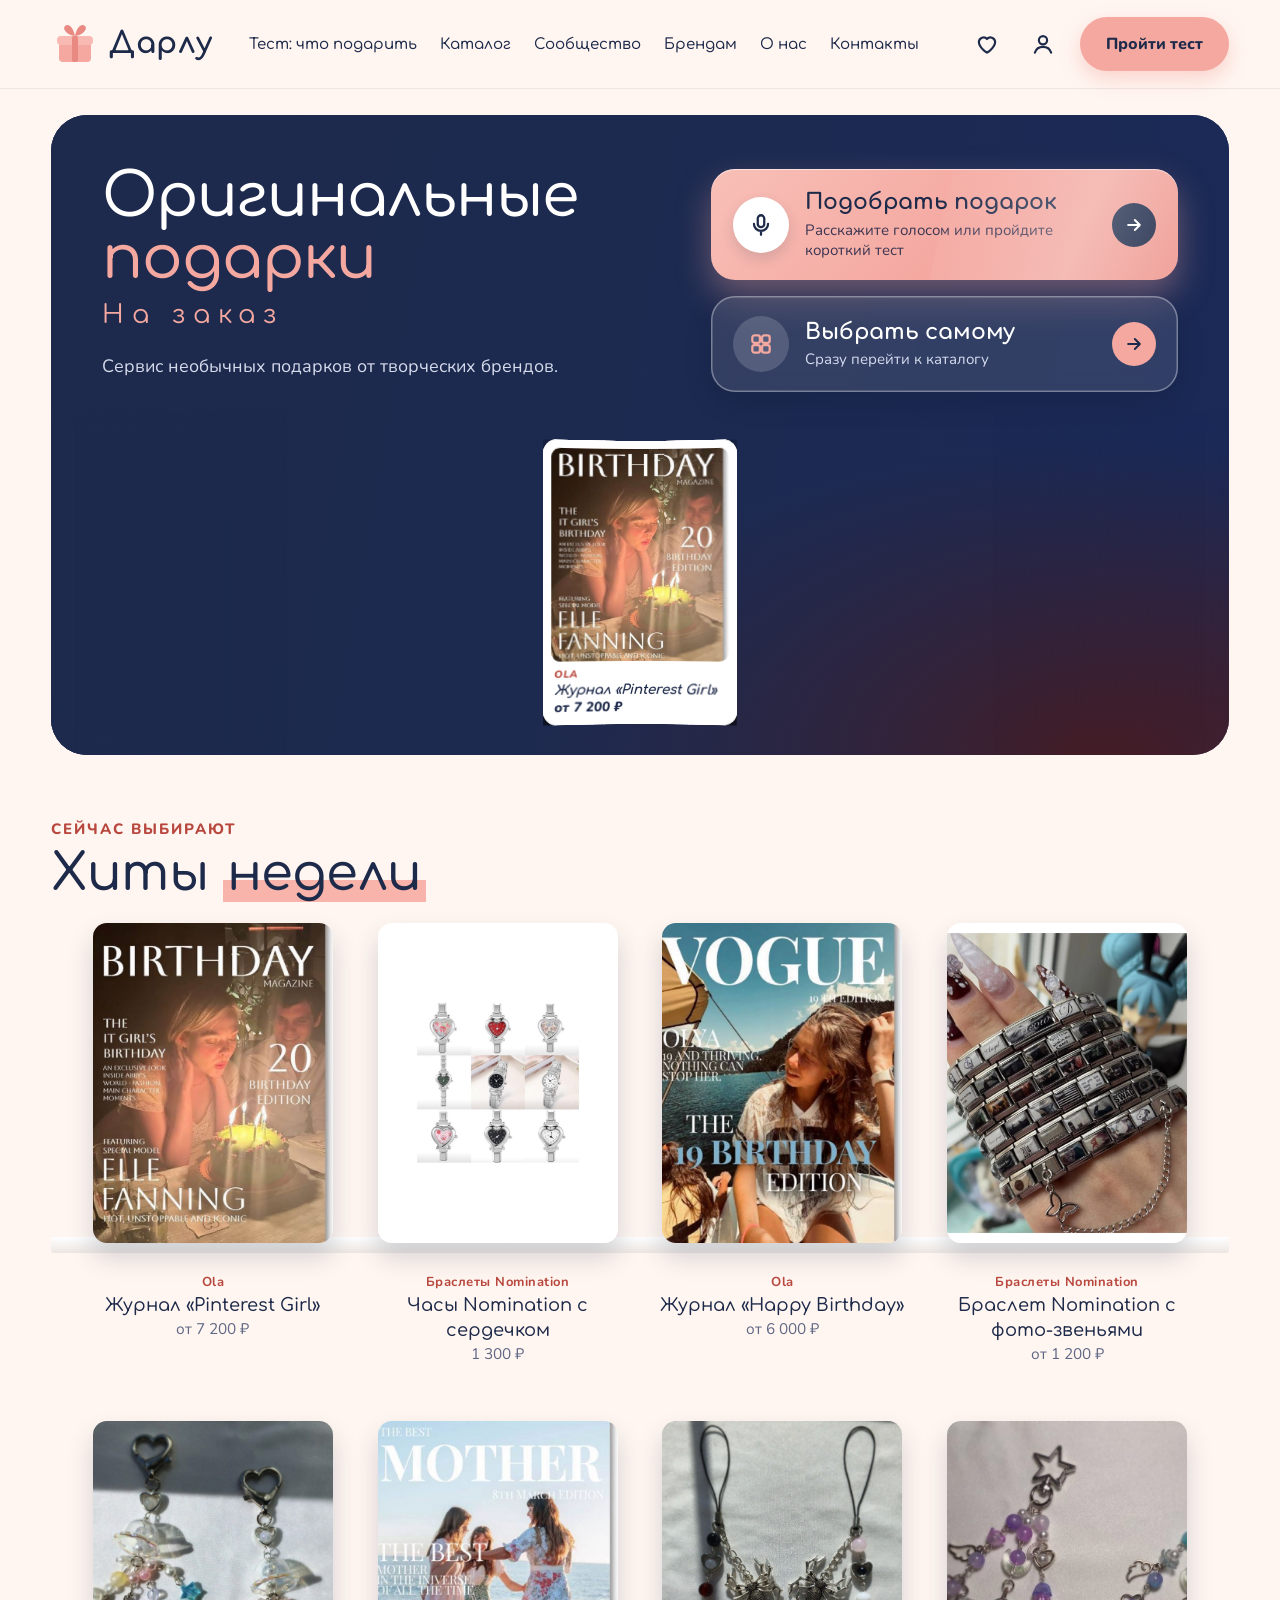
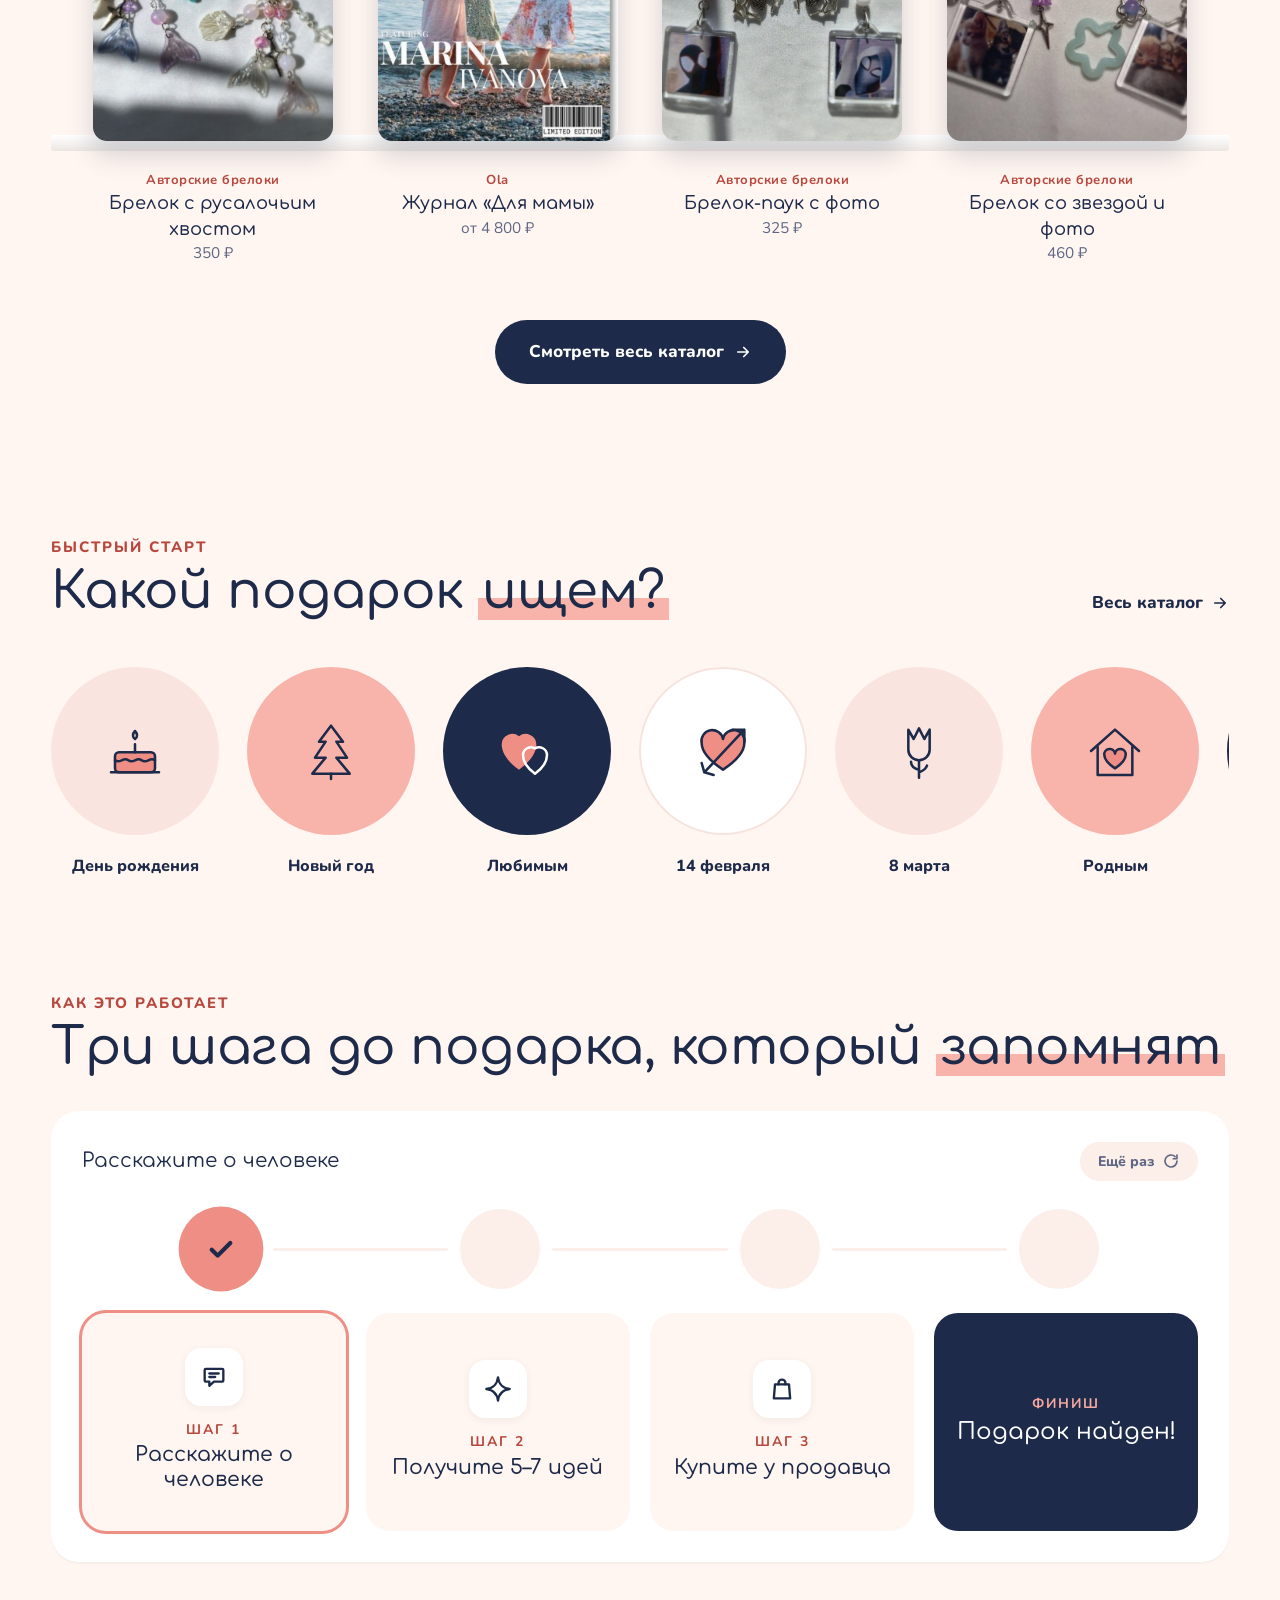
==== commit cbdd3ff3: "Убрана мелкая надпись «дар быть особенным» под логотипом Co-Authored-By: Claude Sonnet 5.5 <noreply@" ====
--- a/docs/index.html
+++ b/docs/index.html
@@ -18,7 +18,7 @@
   <div class="wrap hdr-in">
     <a class="logo" href="#" aria-label="Дарлу">
       <svg viewBox="0 0 48 48" class="logo-mark" aria-hidden="true"><use href="#gift"/></svg>
-      <span class="logo-txt"><b>Дарлу</b><small>дар быть особенным</small></span>
+      <span class="logo-txt"><b>Дарлу</b></span>
     </a>
     <nav class="nav" aria-label="Разделы">
       <a href="ai.html">Тест: что подарить</a>
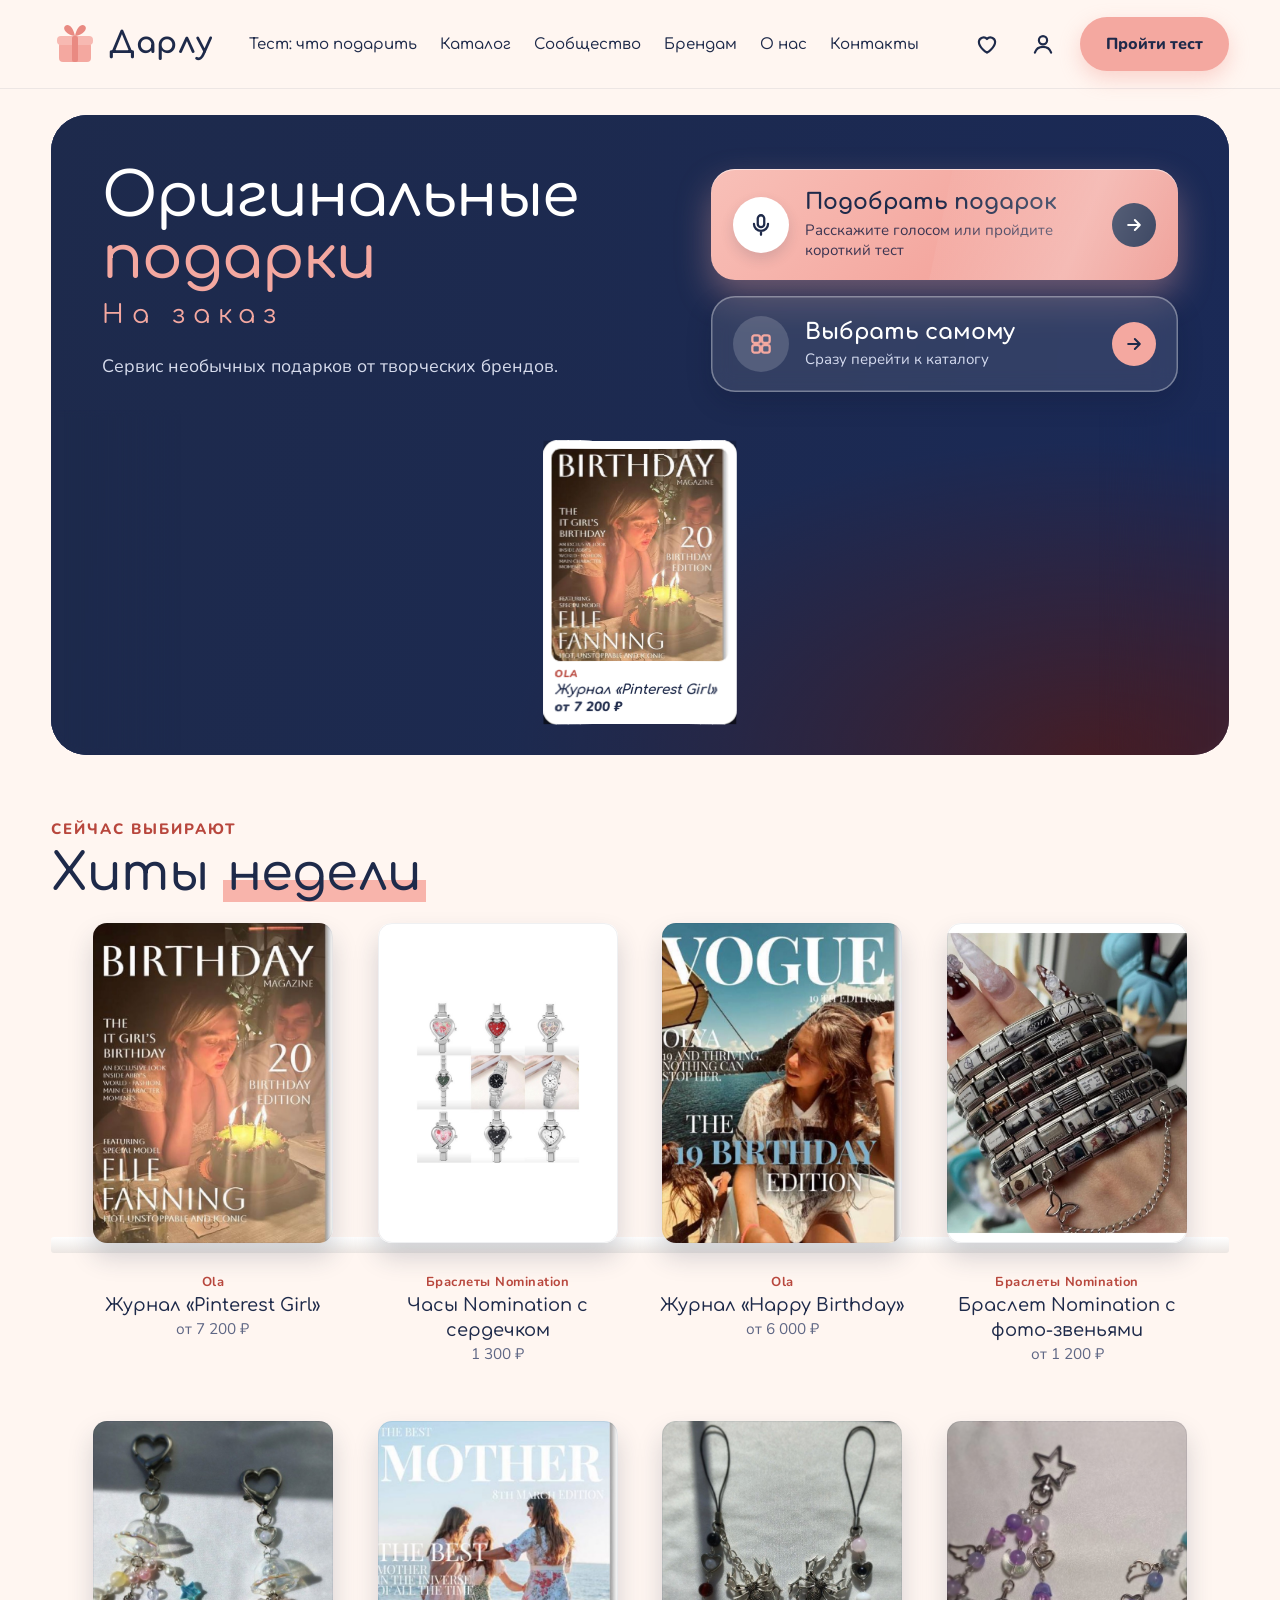
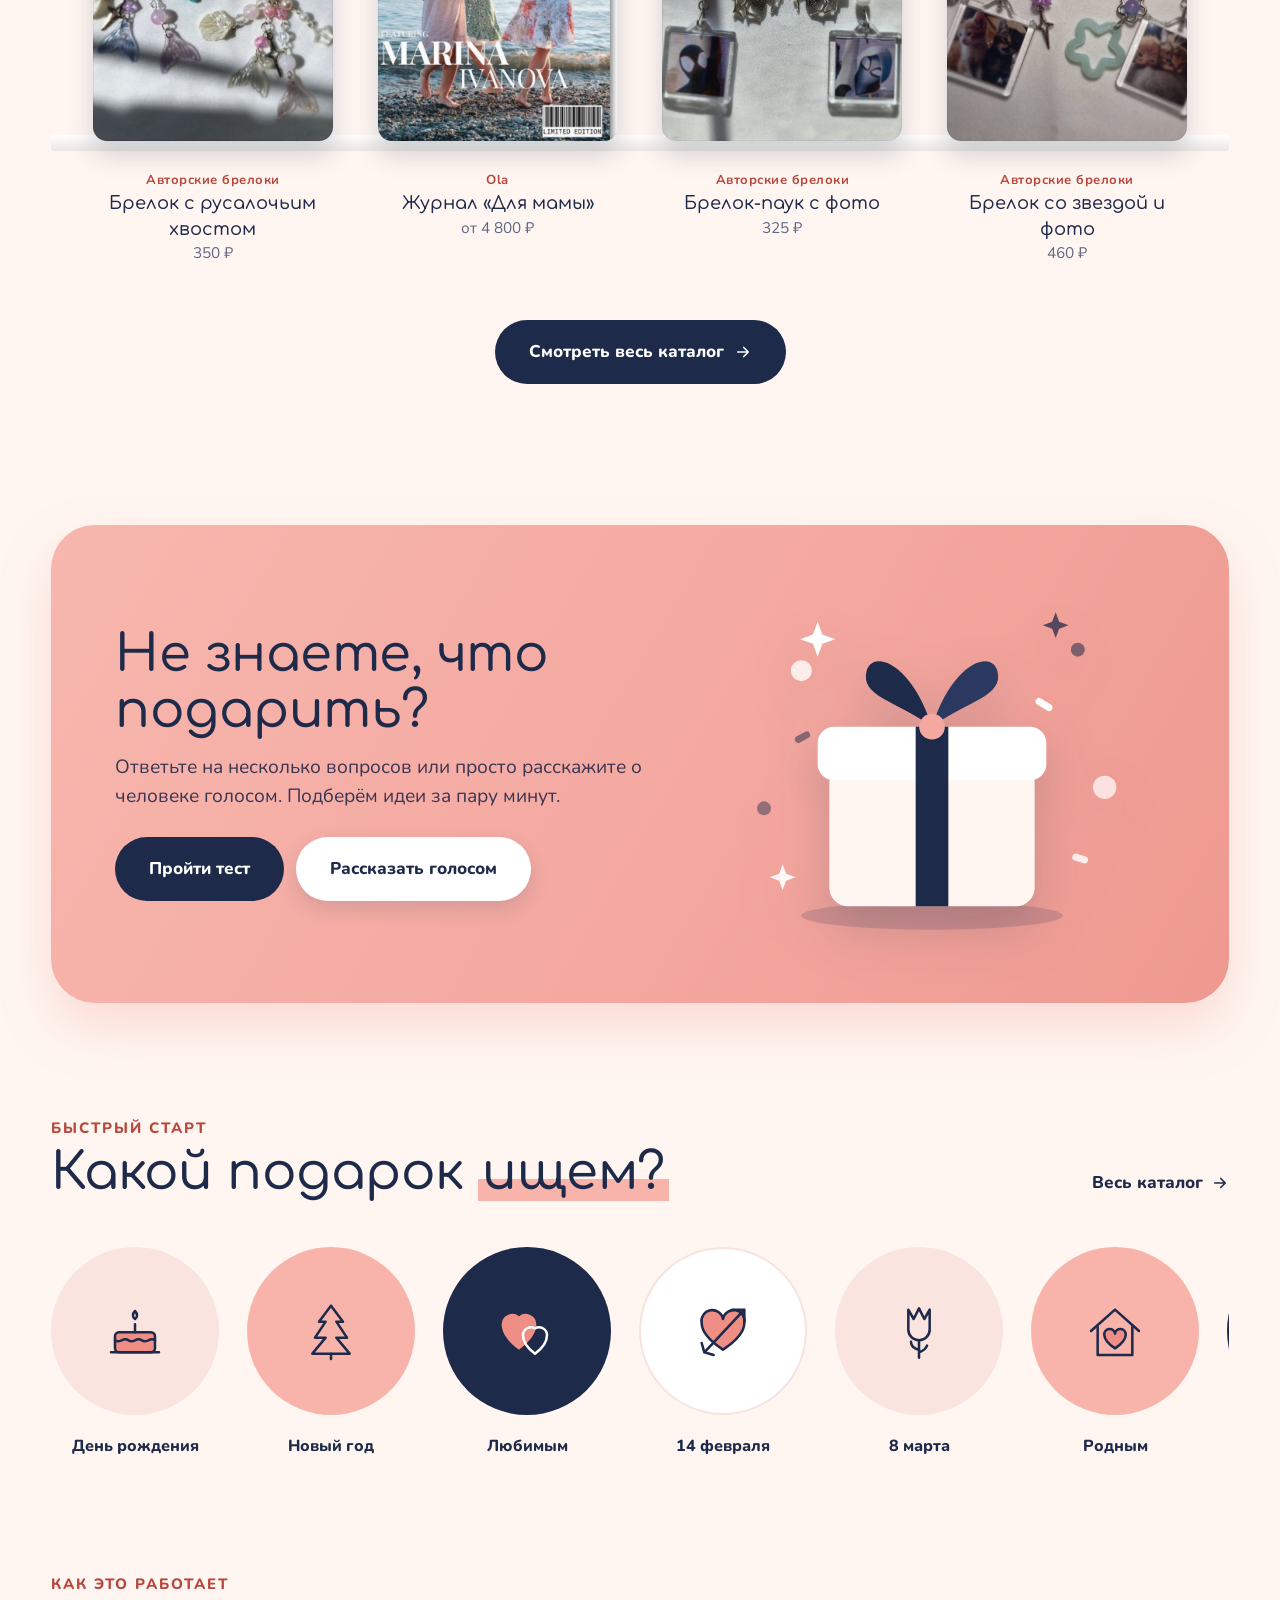
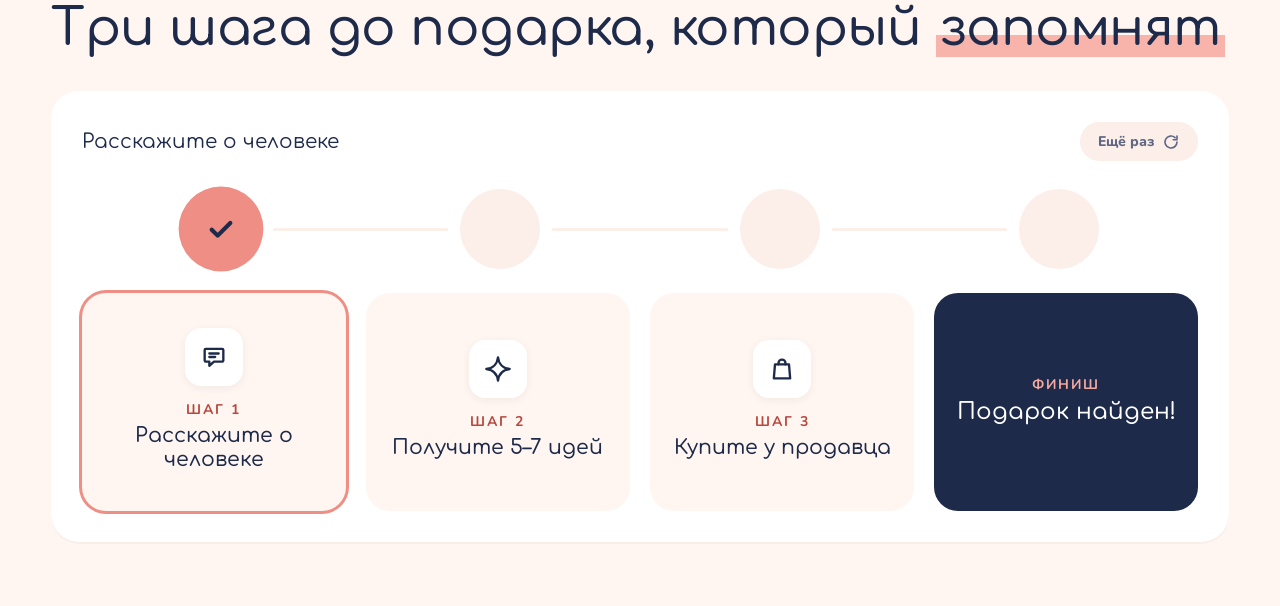
==== commit 83fc447c: "Главная: цветной блок-призыв, мягче края ленты и без обрезания карточек; фото на страницах «О нас», " ====
--- a/docs/index.html
+++ b/docs/index.html
@@ -85,6 +85,33 @@
     </div>
   </section>
 
+  <!-- ПРИЗЫВ: тест или голос -->
+  <section class="cta-band" aria-labelledby="ctaT">
+    <div class="wrap">
+      <div class="cta-in">
+        <div class="cta-t">
+          <h2 id="ctaT">Не знаете, что подарить?</h2>
+          <p>Ответьте на несколько вопросов или просто расскажите о человеке голосом. Подберём идеи за пару минут.</p>
+          <div class="cta-btns">
+            <a class="btn btn-navy btn-lg" href="ai.html">Пройти тест</a>
+            <button type="button" class="btn btn-white btn-lg" data-voice>Рассказать голосом</button>
+          </div>
+        </div>
+        <svg class="cta-art" viewBox="0 0 360 300" aria-hidden="true">
+          <circle cx="68" cy="70" r="9" fill="#fff" opacity=".8"/><circle cx="305" cy="52" r="6" fill="#1E2A4A" opacity=".55"/><circle cx="328" cy="170" r="10" fill="#fff" opacity=".7"/><circle cx="36" cy="188" r="6" fill="#1E2A4A" opacity=".45"/>
+          <rect x="268" y="96" width="16" height="6" rx="3" fill="#fff" transform="rotate(32 276 99)"/><rect x="62" y="124" width="14" height="6" rx="3" fill="#1E2A4A" opacity=".5" transform="rotate(-28 69 127)"/><rect x="300" y="228" width="14" height="6" rx="3" fill="#fff" opacity=".8" transform="rotate(18 307 231)"/>
+          <path d="M82 28l4 11 11 4-11 4-4 11-4-11-11-4 11-4z" fill="#fff"/><path d="M286 20l3 8 8 3-8 3-3 8-3-8-8-3 8-3z" fill="#1E2A4A" opacity=".75"/><path d="M52 236l3 8 8 3-8 3-3 8-3-8-8-3 8-3z" fill="#fff" opacity=".9"/>
+          <ellipse cx="180" cy="280" rx="112" ry="12" fill="#1E2A4A" opacity=".16"/>
+          <rect x="92" y="150" width="176" height="122" rx="16" fill="#FFF6F1"/>
+          <rect x="82" y="118" width="196" height="46" rx="14" fill="#fff"/>
+          <rect x="166" y="118" width="28" height="154" fill="#1E2A4A"/>
+          <path d="M180 118C150 96 118 92 124 70c5-18 38-8 56 48z" fill="#1E2A4A"/><path d="M180 118c30-22 62-26 56-48-5-18-38-8-56 48z" fill="#2B3960"/>
+          <circle cx="180" cy="118" r="11" fill="#F4A8A0"/>
+        </svg>
+      </div>
+    </div>
+  </section>
+
   <!-- БЫСТРЫЙ СТАРТ -->
   <section class="sec quick" id="quick">
     <div class="wrap">
--- a/docs/styles.css
+++ b/docs/styles.css
@@ -474,8 +474,8 @@
 .tag-sub{font-size:clamp(18px,2vw,26px);letter-spacing:.3em;margin:-4px 0 20px}
 
 
-.ab-mission{grid-template-columns:1fr}
 .ab-mission .ab-text{max-width:60em}
+@media(max-width:1000px){.ab-mission{grid-template-columns:1fr}}
 
 /* избранное */
 .fav-page{padding:34px 0 90px}
@@ -555,7 +555,7 @@
 .tg::before,.tg::after{content:"";position:absolute;top:0;bottom:0;width:20%;z-index:2;pointer-events:none;-webkit-backdrop-filter:blur(9px);backdrop-filter:blur(9px)}
 .tg::before{left:0;-webkit-mask-image:linear-gradient(90deg,#000 10%,transparent);mask-image:linear-gradient(90deg,#000 10%,transparent)}
 .tg::after{right:0;-webkit-mask-image:linear-gradient(270deg,#000 10%,transparent);mask-image:linear-gradient(270deg,#000 10%,transparent)}
-.tg-band{position:absolute;inset:0;opacity:0;transition:opacity .6s ease}
+.tg-band{position:absolute;inset:-38% 0;opacity:0;transition:opacity .6s ease}
 .tg.ready .tg-band{opacity:1}
 .tg-tile{position:absolute;display:block;transform-style:preserve-3d;cursor:pointer;-webkit-tap-highlight-color:transparent}
 .tg-s{position:absolute;top:0;overflow:hidden;transition:filter .25s ease}
@@ -667,3 +667,28 @@
 .path-self .p-arr{background:var(--coral);color:var(--navy)}
 .path-self .p-d{color:#d6dcf0}
 @media(max-width:760px){.path{padding:16px 16px;gap:12px}.p-ic{width:48px;height:48px}.p-arr{width:38px;height:38px}.path .p-t{font-size:20px}}
+
+/* --- визуальная подтяжка --- */
+/* лента: края размыты мягче, чтобы крайние карточки не превращались в пятно */
+.tg::before,.tg::after{width:11%;-webkit-backdrop-filter:blur(3px);backdrop-filter:blur(3px)}
+/* фото-карточки в «Хитах» и каталоге: единая тонкая рамка, чтобы светлые фото не сливались с фоном */
+.prod img,.res img{outline:1px solid rgba(30,42,74,.07);outline-offset:-1px}
+.res{box-shadow:0 6px 18px rgba(30,42,74,.06)}
+/* цветной блок-призыв: возвращает энергию после первого экрана */
+.btn-white{background:#fff;color:var(--navy);box-shadow:0 8px 20px rgba(30,42,74,.14)}
+.btn-white:hover{background:#FFF6F1}
+.cta-band{padding:clamp(28px,4vw,56px) 0}
+.cta-in{position:relative;overflow:hidden;background:linear-gradient(120deg,#F7B7AE 0%,#F4A8A0 55%,#EE9990 100%);border-radius:44px;padding:clamp(28px,5vw,64px);display:grid;grid-template-columns:1.2fr 1fr;gap:24px;align-items:center;box-shadow:0 24px 50px rgba(244,168,160,.35)}
+.cta-t h2{font-family:var(--head);font-weight:500;font-size:clamp(28px,4vw,52px);line-height:1.1;margin:0 0 14px;letter-spacing:-.5px;color:var(--navy)}
+.cta-t p{font-size:clamp(16px,1.5vw,20px);line-height:1.5;color:#3b3552;max-width:34em;margin:0 0 26px}
+.cta-btns{display:flex;gap:12px;flex-wrap:wrap}
+.cta-art{width:100%;max-width:420px;justify-self:center;height:auto;filter:drop-shadow(0 18px 24px rgba(30,42,74,.18))}
+@media(hover:hover) and (pointer:fine){.cta-art{transition:transform .5s cubic-bezier(.2,.9,.3,1.2)}.cta-in:hover .cta-art{transform:rotate(-3deg) translateY(-4px)}}
+@media(max-width:860px){.cta-in{grid-template-columns:1fr;border-radius:32px;text-align:left}.cta-art{max-width:280px;order:-1;justify-self:start}}
+
+
+/* фото на внутренних страницах */
+.ph-fig{margin:0;border-radius:32px;overflow:hidden;box-shadow:0 16px 34px rgba(30,42,74,.14);aspect-ratio:4/5;max-height:520px;justify-self:center;width:100%;max-width:440px}
+.ph-fig img{width:100%;height:100%;object-fit:cover;display:block}
+.ph-fig.ph-wide{aspect-ratio:3/2;max-width:560px}
+@media(max-width:1000px){.ph-fig{max-height:380px;max-width:none;aspect-ratio:4/3}.ph-fig.ph-wide{aspect-ratio:3/2}}
